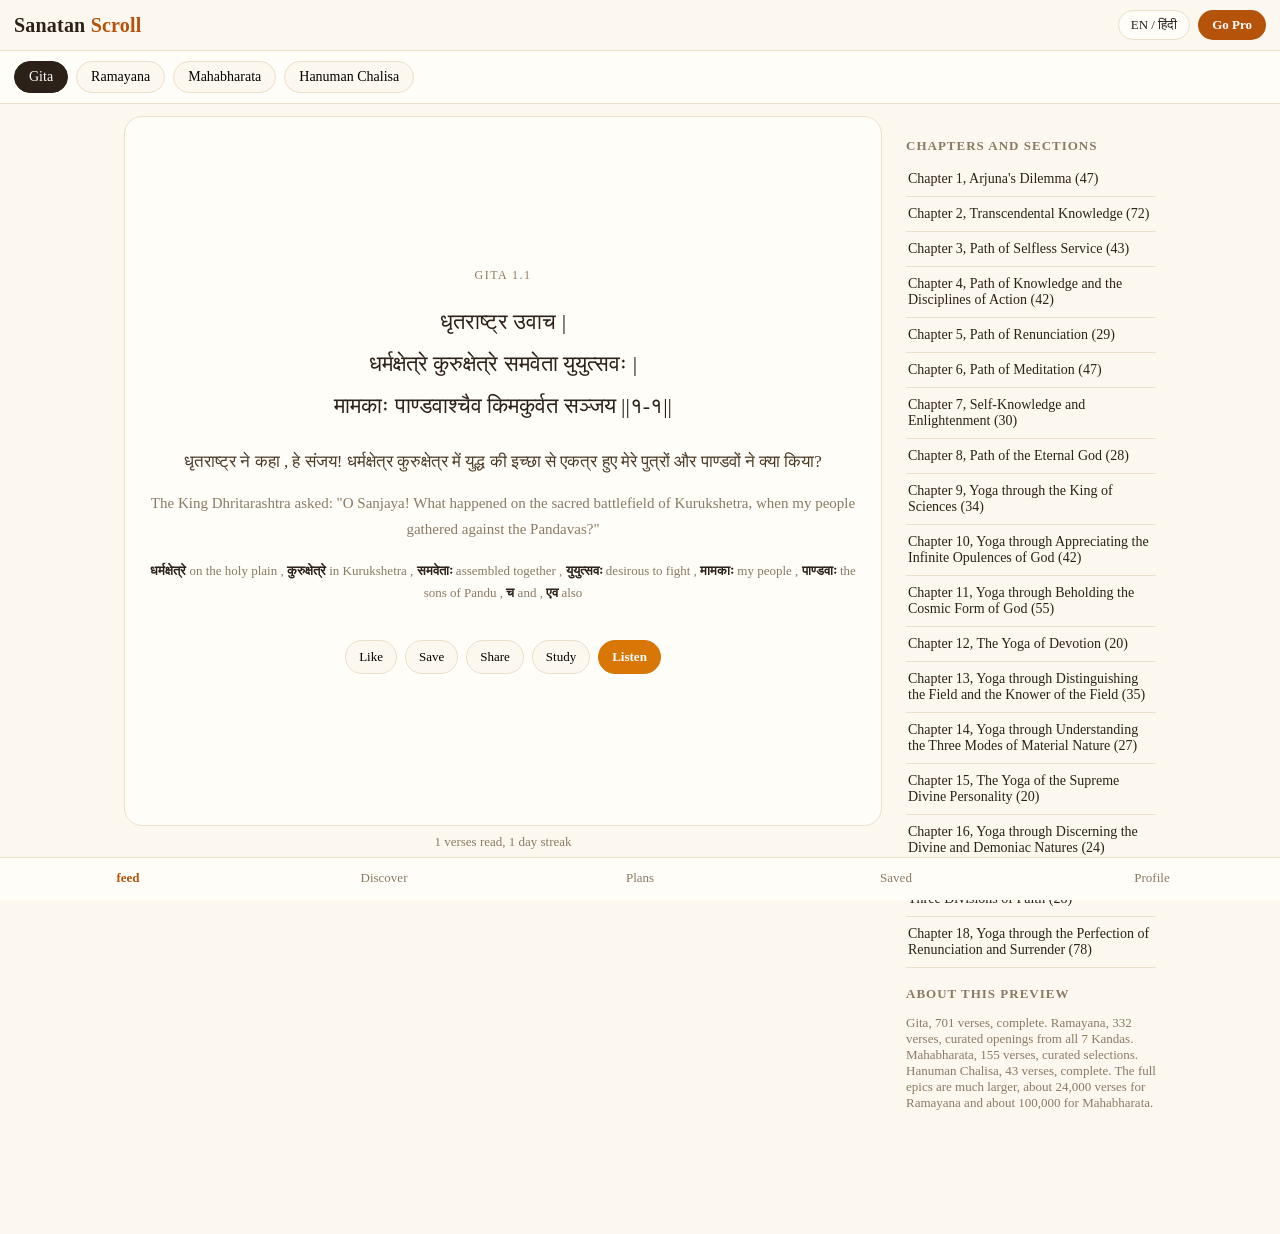
==== index.html @ 13ddfb7d "Sanatan Scroll preview" ====
<!doctype html>
<html lang="en">
<head>
<meta charset="utf-8">
<meta name="viewport" content="width=device-width, initial-scale=1, viewport-fit=cover">
<meta name="description" content="Sanatan Scroll, a verse feed for the Gita, Ramayana, Mahabharata and Hanuman Chalisa. Read and listen in your browser, no app to install. Preview build.">
<title>Sanatan Scroll, Preview</title>
<link rel="stylesheet" href="styles.css">
</head>
<body>
<header class="topbar">
  <div class="brand">Sanatan <span>Scroll</span></div>
  <div class="spacer"></div>
  <button class="pillbtn" id="langBtn" type="button">EN / हिंदी</button>
  <button class="probtn" id="proBtn" type="button">Go Pro</button>
</header>

<nav class="textbar" id="textBar" aria-label="Choose a text"></nav>

<div class="layout">
  <main class="feedcol">
    <div id="playerSlot" class="player hidden"></div>
    <section id="feedView">
      <div class="feed" id="feed" aria-label="Verse feed"></div>
      <div class="progressline" id="progressLine"></div>
    </section>
    <section id="panelView" class="panel hidden"></section>
  </main>
  <aside class="rail" id="rail" aria-label="Chapters and sections"></aside>
</div>

<nav class="bottomnav" id="bottomNav">
  <button type="button" data-view="feed" class="active">Scroll</button>
  <button type="button" data-view="discover">Discover</button>
  <button type="button" data-view="plans">Plans</button>
  <button type="button" data-view="saved">Saved</button>
  <button type="button" data-view="profile">Profile</button>
</nav>

<div id="modalSlot"></div>

<script src="app.js"></script>
</body>
</html>
---- styles.css ----
/* Sanatan Scroll, Vercel preview. Plain CSS, no framework, no build step. */
:root {
  --bg: #fdf8ef;
  --card: #fffdf7;
  --ink: #2b2118;
  --muted: #8a7a63;
  --saffron: #d97706;
  --saffron-deep: #b45309;
  --line: #eadfc8;
  --soft: #f6ecd8;
  --green: #2f7d4f;
  --red: #b3261e;
}
* { box-sizing: border-box; }
html, body { margin: 0; padding: 0; }
body {
  font-family: Georgia, "Times New Roman", serif;
  background: var(--bg);
  color: var(--ink);
  min-height: 100vh;
}
button { font-family: inherit; cursor: pointer; }
input, select { font-family: inherit; }

.topbar {
  position: sticky; top: 0; z-index: 20;
  display: flex; align-items: center; gap: 8px;
  padding: 10px 14px;
  background: var(--bg);
  border-bottom: 1px solid var(--line);
}
.brand { font-size: 20px; font-weight: bold; letter-spacing: 0.2px; }
.brand span { color: var(--saffron-deep); }
.topbar .spacer { flex: 1; }
.pillbtn {
  border: 1px solid var(--line); background: var(--card);
  border-radius: 999px; padding: 6px 12px; font-size: 13px; color: var(--ink);
}
.pillbtn.active { background: var(--saffron); color: #fff; border-color: var(--saffron); }
.probtn {
  border: none; background: var(--saffron-deep); color: #fff;
  border-radius: 999px; padding: 7px 14px; font-size: 13px; font-weight: bold;
}
.probtn.ispro { background: var(--green); }

.textbar {
  display: flex; gap: 8px; overflow-x: auto; padding: 10px 14px;
  border-bottom: 1px solid var(--line); background: var(--card);
  scrollbar-width: none;
}
.textbar::-webkit-scrollbar { display: none; }
.textchip {
  flex: 0 0 auto; border: 1px solid var(--line); background: var(--bg);
  border-radius: 999px; padding: 7px 14px; font-size: 14px;
}
.textchip.active { background: var(--ink); color: #fff; border-color: var(--ink); }

.layout { max-width: 1060px; margin: 0 auto; display: flex; gap: 24px; padding: 0 14px 110px; }
.feedcol { flex: 1; min-width: 0; }
.rail { display: none; width: 250px; flex: 0 0 250px; padding-top: 16px; }
@media (min-width: 900px) { .rail { display: block; } }
.rail h3 { font-size: 13px; text-transform: uppercase; letter-spacing: 1px; color: var(--muted); margin: 18px 0 8px; }
.rail button {
  display: block; width: 100%; text-align: left; background: none;
  border: none; border-bottom: 1px solid var(--line);
  padding: 9px 2px; font-size: 14px; color: var(--ink);
}
.rail button:hover { color: var(--saffron-deep); }

.feed {
  height: calc(100vh - 190px); min-height: 420px;
  overflow-y: auto; scroll-snap-type: y mandatory;
  scrollbar-width: none; margin-top: 12px;
}
.feed::-webkit-scrollbar { display: none; }
.verse {
  min-height: 100%; scroll-snap-align: start; scroll-snap-stop: always;
  display: flex; flex-direction: column; justify-content: center;
  background: var(--card); border: 1px solid var(--line); border-radius: 18px;
  padding: 28px 22px; margin-bottom: 12px; text-align: center;
}
.verse .ref { font-size: 12px; letter-spacing: 1.5px; text-transform: uppercase; color: var(--muted); margin-bottom: 18px; }
.verse .sa {
  font-size: 22px; line-height: 1.9; white-space: pre-line; margin: 0 0 20px;
}
.verse .hi {
  font-size: 17px; line-height: 1.8; color: #4a3a28; margin: 0 0 14px;
}
.verse .en {
  font-size: 15px; line-height: 1.7; color: var(--muted); margin: 0 0 6px;
}
.verse .missing {
  font-size: 13px; color: var(--muted); font-style: italic; margin: 0 0 6px;
}
.verse .words { font-size: 13px; color: var(--muted); margin-top: 12px; line-height: 1.7; }
.verse .words b { color: var(--ink); }
.actions {
  display: flex; justify-content: center; gap: 8px; flex-wrap: wrap; margin-top: 22px;
}
.actions button {
  border: 1px solid var(--line); background: var(--bg); border-radius: 999px;
  padding: 8px 13px; font-size: 13px;
}
.actions button.on { background: var(--soft); border-color: var(--saffron); }
.actions button.listen { background: var(--saffron); color: #fff; border-color: var(--saffron); font-weight: bold; }
.progressline { text-align: center; color: var(--muted); font-size: 13px; padding: 8px 0 20px; }

.bottomnav {
  position: fixed; left: 0; right: 0; bottom: 0; z-index: 20;
  display: flex; background: var(--card); border-top: 1px solid var(--line);
}
.bottomnav button {
  flex: 1; border: none; background: none; padding: 12px 2px 14px;
  font-size: 13px; color: var(--muted);
}
.bottomnav button.active { color: var(--saffron-deep); font-weight: bold; }

.panel { padding: 18px 4px; }
.panel h2 { margin: 6px 0 4px; font-size: 22px; }
.panel p { line-height: 1.7; font-size: 15px; }
.panel .note {
  background: var(--soft); border: 1px solid var(--line); border-radius: 12px;
  padding: 12px 14px; font-size: 14px; line-height: 1.6; margin: 12px 0;
}
.searchbox {
  width: 100%; padding: 11px 14px; font-size: 15px;
  border: 1px solid var(--line); border-radius: 12px; background: var(--card);
}
.result {
  border-bottom: 1px solid var(--line); padding: 12px 2px; cursor: pointer;
  font-size: 14px; line-height: 1.6;
}
.result:hover { color: var(--saffron-deep); }
.result .rref { font-size: 12px; color: var(--muted); letter-spacing: 1px; text-transform: uppercase; }
.daycard, .plancard {
  background: var(--card); border: 1px solid var(--line); border-radius: 14px;
  padding: 16px; margin: 12px 0;
}
.daycard .sa { font-size: 19px; line-height: 1.8; text-align: center; }
.chiprow { display: flex; gap: 8px; flex-wrap: wrap; margin: 12px 0; }
.chip {
  border: 1px solid var(--line); background: var(--card); border-radius: 999px;
  padding: 8px 13px; font-size: 13px;
}
.chip.active { background: var(--ink); color: #fff; }

.modalback {
  position: fixed; inset: 0; z-index: 40; background: rgba(43, 33, 24, 0.55);
  display: flex; align-items: flex-end; justify-content: center;
}
.modal {
  background: var(--card); width: 100%; max-width: 560px; max-height: 88vh;
  overflow-y: auto; border-radius: 20px 20px 0 0; padding: 20px 20px 28px;
}
.modal h2 { margin: 4px 0 6px; }
.modal p { line-height: 1.7; font-size: 15px; }
.closebtn { float: right; border: none; background: none; font-size: 20px; color: var(--muted); }
.planrow {
  display: flex; justify-content: space-between; gap: 10px; align-items: center;
  border: 1px solid var(--line); border-radius: 12px; padding: 12px 14px;
  margin: 8px 0; background: var(--card); font-size: 14px;
}
.planrow button {
  border: 1px solid var(--line); background: var(--bg); border-radius: 999px;
  padding: 6px 12px; font-size: 13px; flex: 0 0 auto;
}
.planrow button.done { background: var(--green); color: #fff; border-color: var(--green); }
.pricegrid { display: grid; grid-template-columns: 1fr 1fr 1fr; gap: 10px; margin: 14px 0; }
.pricecard {
  border: 1px solid var(--line); border-radius: 14px; padding: 14px 10px;
  text-align: center; background: var(--bg); cursor: pointer;
}
.pricecard.sel { border-color: var(--saffron); background: var(--soft); }
.pricecard .pname { font-size: 13px; color: var(--muted); }
.pricecard .pprice { font-size: 22px; font-weight: bold; margin: 6px 0; }
.pricecard .psub { font-size: 12px; color: var(--muted); }
.bigbtn {
  width: 100%; border: none; background: var(--saffron-deep); color: #fff;
  border-radius: 12px; padding: 14px; font-size: 16px; font-weight: bold; margin-top: 10px;
}
.ghostbtn {
  width: 100%; border: 1px solid var(--line); background: var(--bg);
  border-radius: 12px; padding: 12px; font-size: 14px; margin-top: 8px;
}
.player { position: sticky; bottom: 64px; }
.playerbox {
  background: var(--ink); color: #fdf8ef; border-radius: 16px;
  padding: 14px 16px; margin: 12px 0;
}
.playerbox audio { width: 100%; margin-top: 10px; }
.playerbox .modes { display: flex; gap: 6px; flex-wrap: wrap; margin-top: 10px; }
.playerbox .modes button {
  border: 1px solid #6b5a44; background: transparent; color: #fdf8ef;
  border-radius: 999px; padding: 6px 11px; font-size: 12px;
}
.playerbox .modes button.active { background: var(--saffron); border-color: var(--saffron); }
.playerbox .prow { display: flex; gap: 8px; align-items: center; margin-top: 10px; font-size: 13px; }
.playerbox select { background: #3d2f20; color: #fdf8ef; border: 1px solid #6b5a44; border-radius: 8px; padding: 5px; }
.statgrid { display: grid; grid-template-columns: 1fr 1fr 1fr; gap: 10px; margin: 14px 0; }
.stat { background: var(--card); border: 1px solid var(--line); border-radius: 12px; padding: 12px 6px; text-align: center; }
.stat .n { font-size: 22px; font-weight: bold; }
.stat .l { font-size: 12px; color: var(--muted); }
.hidden { display: none !important; }
.small { font-size: 13px; color: var(--muted); }
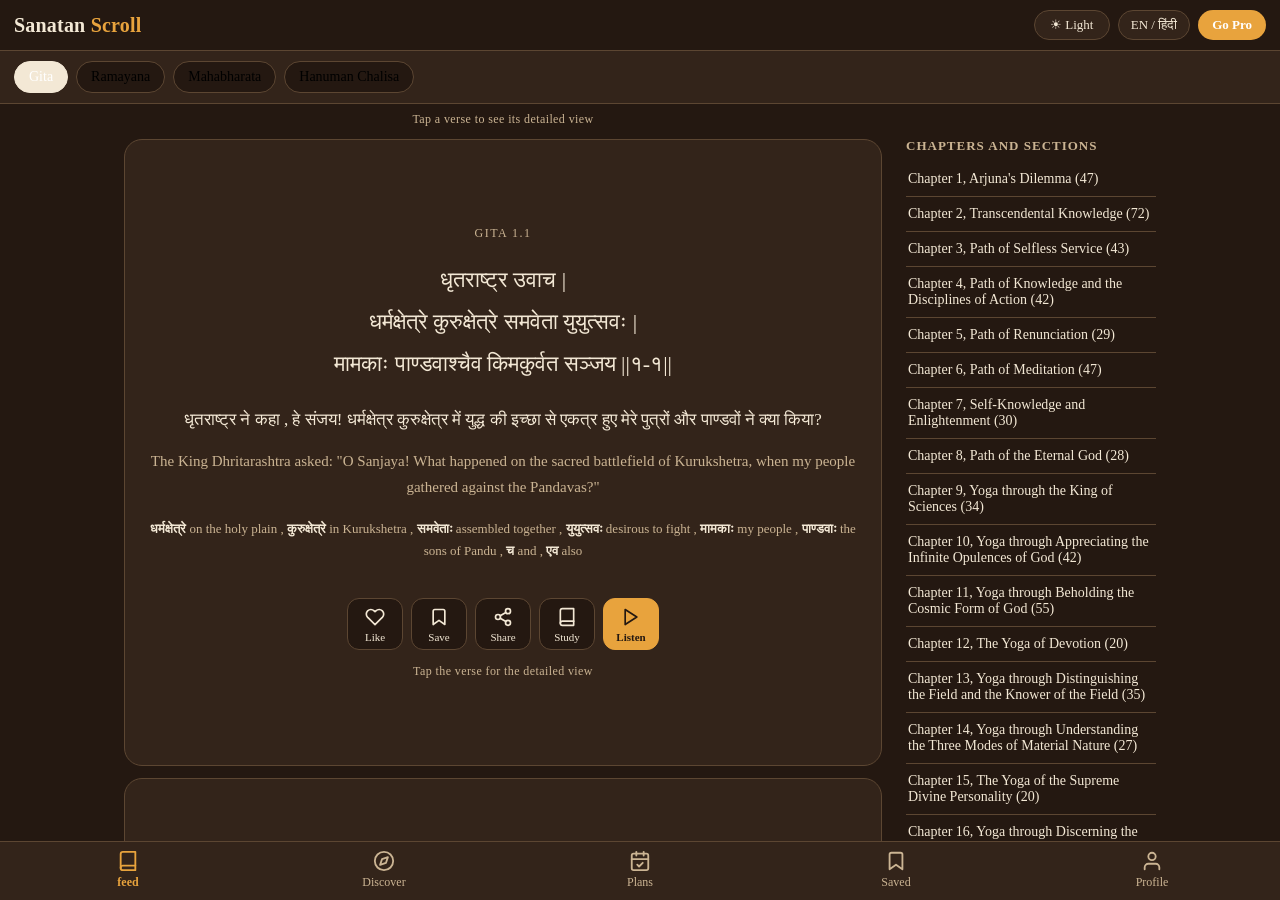
==== commit e9878268: "Sanatan Scroll v12 design to live site" ====
--- a/index.html
+++ b/index.html
@@ -1,16 +1,17 @@
 <!doctype html>
-<html lang="en">
+<html lang="en" data-theme="dark">
 <head>
 <meta charset="utf-8">
 <meta name="viewport" content="width=device-width, initial-scale=1, viewport-fit=cover">
 <meta name="description" content="Sanatan Scroll, a verse feed for the Gita, Ramayana, Mahabharata and Hanuman Chalisa. Read and listen in your browser, no app to install. Preview build.">
-<title>Sanatan Scroll, Preview</title>
+<title>Sanatan Scroll</title>
 <link rel="stylesheet" href="styles.css">
 </head>
 <body>
 <header class="topbar">
   <div class="brand">Sanatan <span>Scroll</span></div>
   <div class="spacer"></div>
+  <button class="pillbtn themebtn" id="themeBtn" type="button" aria-label="Switch dark or light mode">🌙 Dark</button>
   <button class="pillbtn" id="langBtn" type="button">EN / हिंदी</button>
   <button class="probtn" id="proBtn" type="button">Go Pro</button>
 </header>
@@ -21,6 +22,7 @@
   <main class="feedcol">
     <div id="playerSlot" class="player hidden"></div>
     <section id="feedView">
+      <p class="taphint">Tap a verse to see its detailed view</p>
       <div class="feed" id="feed" aria-label="Verse feed"></div>
       <div class="progressline" id="progressLine"></div>
     </section>
@@ -30,11 +32,11 @@
 </div>
 
 <nav class="bottomnav" id="bottomNav">
-  <button type="button" data-view="feed" class="active">Scroll</button>
-  <button type="button" data-view="discover">Discover</button>
-  <button type="button" data-view="plans">Plans</button>
-  <button type="button" data-view="saved">Saved</button>
-  <button type="button" data-view="profile">Profile</button>
+  <button type="button" data-view="feed" class="active"><span class="navicon" aria-hidden="true"><svg viewBox="0 0 24 24" fill="none" stroke="currentColor" stroke-width="2" stroke-linecap="round" stroke-linejoin="round"><path d="M4 19.5A2.5 2.5 0 0 1 6.5 17H20"/><path d="M6.5 2H20v20H6.5A2.5 2.5 0 0 1 4 19.5v-15A2.5 2.5 0 0 1 6.5 2z"/></svg></span><span class="navlabel">Scroll</span></button>
+  <button type="button" data-view="discover"><span class="navicon" aria-hidden="true"><svg viewBox="0 0 24 24" fill="none" stroke="currentColor" stroke-width="2" stroke-linecap="round" stroke-linejoin="round"><circle cx="12" cy="12" r="10"/><polygon points="16.24 7.76 14.12 14.12 7.76 16.24 9.88 9.88 16.24 7.76"/></svg></span><span class="navlabel">Discover</span></button>
+  <button type="button" data-view="plans"><span class="navicon" aria-hidden="true"><svg viewBox="0 0 24 24" fill="none" stroke="currentColor" stroke-width="2" stroke-linecap="round" stroke-linejoin="round"><rect x="3" y="4" width="18" height="18" rx="2"/><line x1="16" y1="2" x2="16" y2="6"/><line x1="8" y1="2" x2="8" y2="6"/><line x1="3" y1="10" x2="21" y2="10"/><path d="M9 16l2 2 4-4"/></svg></span><span class="navlabel">Plans</span></button>
+  <button type="button" data-view="saved"><span class="navicon" aria-hidden="true"><svg viewBox="0 0 24 24" fill="none" stroke="currentColor" stroke-width="2" stroke-linecap="round" stroke-linejoin="round"><path d="M19 21l-7-5-7 5V5a2 2 0 0 1 2-2h10a2 2 0 0 1 2 2z"/></svg></span><span class="navlabel">Saved</span></button>
+  <button type="button" data-view="profile"><span class="navicon" aria-hidden="true"><svg viewBox="0 0 24 24" fill="none" stroke="currentColor" stroke-width="2" stroke-linecap="round" stroke-linejoin="round"><path d="M20 21v-2a4 4 0 0 0-4-4H8a4 4 0 0 0-4 4v2"/><circle cx="12" cy="7" r="4"/></svg></span><span class="navlabel">Profile</span></button>
 </nav>
 
 <div id="modalSlot"></div>
--- a/styles.css
+++ b/styles.css
@@ -1,5 +1,18 @@
-/* Sanatan Scroll, Vercel preview. Plain CSS, no framework, no build step. */
-:root {
+/* Sanatan Scroll, Vercel preview. Plain CSS, no framework, no build step.
+   Dark mode is the default, with the brown background from the space. */
+:root, [data-theme="dark"] {
+  --bg: #241811;
+  --card: #33241a;
+  --ink: #f3e8d5;
+  --muted: #cbb493;
+  --saffron: #e8a33d;
+  --saffron-deep: #e8a33d;
+  --line: #5c4632;
+  --soft: #4a3826;
+  --green: #4caf7d;
+  --red: #e57373;
+}
+[data-theme="light"] {
   --bg: #fdf8ef;
   --card: #fffdf7;
   --ink: #2b2118;
@@ -13,11 +26,16 @@
 }
 * { box-sizing: border-box; }
 html, body { margin: 0; padding: 0; }
+html, body { height: 100%; }
 body {
   font-family: Georgia, "Times New Roman", serif;
   background: var(--bg);
   color: var(--ink);
-  min-height: 100vh;
+  height: 100vh;
+  height: 100dvh;
+  display: flex;
+  flex-direction: column;
+  overflow: hidden;
 }
 button { font-family: inherit; cursor: pointer; }
 input, select { font-family: inherit; }
@@ -55,9 +73,15 @@
 }
 .textchip.active { background: var(--ink); color: #fff; border-color: var(--ink); }
 
-.layout { max-width: 1060px; margin: 0 auto; display: flex; gap: 24px; padding: 0 14px 110px; }
-.feedcol { flex: 1; min-width: 0; }
-.rail { display: none; width: 250px; flex: 0 0 250px; padding-top: 16px; }
+.layout { max-width: 1060px; width: 100%; margin: 0 auto; display: flex; gap: 24px; padding: 0 14px; flex: 1; min-height: 0; overflow: hidden; }
+.feedcol { flex: 1; min-width: 0; display: flex; flex-direction: column; min-height: 0; overflow: hidden; }
+#feedView { display: flex; flex-direction: column; min-height: 0; flex: 1; }
+.taphint { text-align: center; color: var(--muted); font-size: 12px; margin: 8px 0 0; letter-spacing: 0.4px; }
+.rail {
+  display: none; width: 250px; flex: 0 0 250px; padding-top: 16px;
+  min-height: 0; overflow-y: auto; overscroll-behavior: contain;
+  scrollbar-width: thin; padding-bottom: 90px;
+}
 @media (min-width: 900px) { .rail { display: block; } }
 .rail h3 { font-size: 13px; text-transform: uppercase; letter-spacing: 1px; color: var(--muted); margin: 18px 0 8px; }
 .rail button {
@@ -68,9 +92,9 @@
 .rail button:hover { color: var(--saffron-deep); }
 
 .feed {
-  height: calc(100vh - 190px); min-height: 420px;
-  overflow-y: auto; scroll-snap-type: y mandatory;
-  scrollbar-width: none; margin-top: 12px;
+  flex: 1; min-height: 0;
+  overflow-y: auto; overscroll-behavior: contain; scroll-snap-type: y mandatory;
+  scrollbar-width: none; margin-top: 12px; padding-bottom: 90px;
 }
 .feed::-webkit-scrollbar { display: none; }
 .verse {
@@ -84,7 +108,7 @@
   font-size: 22px; line-height: 1.9; white-space: pre-line; margin: 0 0 20px;
 }
 .verse .hi {
-  font-size: 17px; line-height: 1.8; color: #4a3a28; margin: 0 0 14px;
+  font-size: 17px; line-height: 1.8; color: var(--ink); margin: 0 0 14px;
 }
 .verse .en {
   font-size: 15px; line-height: 1.7; color: var(--muted); margin: 0 0 6px;
@@ -97,12 +121,16 @@
 .actions {
   display: flex; justify-content: center; gap: 8px; flex-wrap: wrap; margin-top: 22px;
 }
-.actions button {
-  border: 1px solid var(--line); background: var(--bg); border-radius: 999px;
-  padding: 8px 13px; font-size: 13px;
-}
+.actions button, .iconbtn {
+  border: 1px solid var(--line); background: var(--bg); color: var(--ink);
+  border-radius: 12px; padding: 8px 6px 6px; font-size: 11px;
+  display: flex; flex-direction: column; align-items: center; gap: 4px;
+  min-width: 56px;
+}
+.actions button svg, .iconbtn svg { width: 20px; height: 20px; }
 .actions button.on { background: var(--soft); border-color: var(--saffron); }
-.actions button.listen { background: var(--saffron); color: #fff; border-color: var(--saffron); font-weight: bold; }
+.actions button.listen { background: var(--saffron); color: #241811; border-color: var(--saffron); font-weight: bold; }
+.verse .taphint { margin-top: 14px; }
 .progressline { text-align: center; color: var(--muted); font-size: 13px; padding: 8px 0 20px; }
 
 .bottomnav {
@@ -110,12 +138,16 @@
   display: flex; background: var(--card); border-top: 1px solid var(--line);
 }
 .bottomnav button {
-  flex: 1; border: none; background: none; padding: 12px 2px 14px;
-  font-size: 13px; color: var(--muted);
+  flex: 1; border: none; background: none; padding: 8px 2px 10px;
+  font-size: 12px; color: var(--muted);
+  display: flex; flex-direction: column; align-items: center; gap: 3px;
 }
 .bottomnav button.active { color: var(--saffron-deep); font-weight: bold; }
-
-.panel { padding: 18px 4px; }
+.bottomnav .navicon { display: block; line-height: 0; }
+.bottomnav .navicon svg { width: 22px; height: 22px; }
+.bottomnav .navlabel { display: block; }
+
+.panel { padding: 18px 4px 100px; flex: 1; min-height: 0; overflow-y: auto; overscroll-behavior: contain; }
 .panel h2 { margin: 6px 0 4px; font-size: 22px; }
 .panel p { line-height: 1.7; font-size: 15px; }
 .panel .note {
@@ -123,7 +155,7 @@
   padding: 12px 14px; font-size: 14px; line-height: 1.6; margin: 12px 0;
 }
 .searchbox {
-  width: 100%; padding: 11px 14px; font-size: 15px;
+  width: 100%; padding: 11px 14px; font-size: 15px; color: var(--ink);
   border: 1px solid var(--line); border-radius: 12px; background: var(--card);
 }
 .result {
@@ -145,12 +177,13 @@
 .chip.active { background: var(--ink); color: #fff; }
 
 .modalback {
-  position: fixed; inset: 0; z-index: 40; background: rgba(43, 33, 24, 0.55);
-  display: flex; align-items: flex-end; justify-content: center;
+  position: fixed; inset: 0; z-index: 40; background: rgba(20, 12, 6, 0.65);
+  display: flex; align-items: center; justify-content: center; padding: 16px;
 }
 .modal {
-  background: var(--card); width: 100%; max-width: 560px; max-height: 88vh;
-  overflow-y: auto; border-radius: 20px 20px 0 0; padding: 20px 20px 28px;
+  background: var(--card); color: var(--ink); width: 100%; max-width: 560px; max-height: 88vh;
+  overflow-y: auto; border-radius: 20px; padding: 20px 20px 28px;
+  border: 1px solid var(--line);
 }
 .modal h2 { margin: 4px 0 6px; }
 .modal p { line-height: 1.7; font-size: 15px; }
@@ -179,9 +212,16 @@
   border-radius: 12px; padding: 14px; font-size: 16px; font-weight: bold; margin-top: 10px;
 }
 .ghostbtn {
-  width: 100%; border: 1px solid var(--line); background: var(--bg);
+  width: 100%; border: 1px solid var(--line); background: var(--bg); color: var(--ink);
   border-radius: 12px; padding: 12px; font-size: 14px; margin-top: 8px;
 }
+.googlebtn {
+  width: 100%; border: 1px solid var(--line); background: #fff; color: #1f1f1f;
+  border-radius: 12px; padding: 12px; font-size: 15px; font-weight: bold; margin-top: 10px;
+  display: flex; align-items: center; justify-content: center; gap: 8px;
+}
+.googlebtn .glogo { font-size: 18px; font-weight: bold; color: #4285f4; }
+.themebtn { min-width: 76px; }
 .player { position: sticky; bottom: 64px; }
 .playerbox {
   background: var(--ink); color: #fdf8ef; border-radius: 16px;
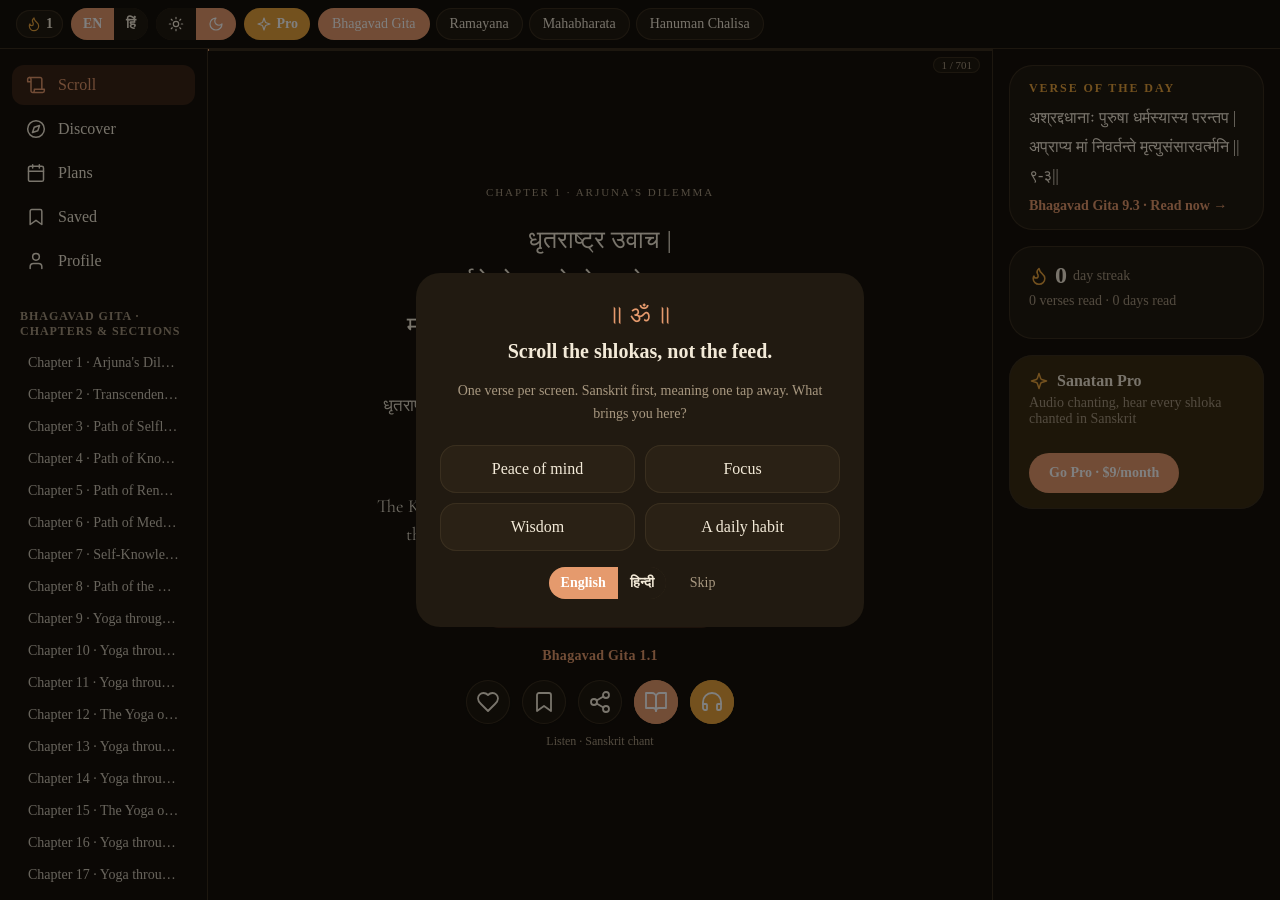
==== commit a74aeb6f: "Port space UI to live site: dark brown theme, readable tabs, unboxed feed, tabbed study sheet" ====
--- a/index.html
+++ b/index.html
@@ -3,42 +3,73 @@
 <head>
 <meta charset="utf-8">
 <meta name="viewport" content="width=device-width, initial-scale=1, viewport-fit=cover">
-<meta name="description" content="Sanatan Scroll, a verse feed for the Gita, Ramayana, Mahabharata and Hanuman Chalisa. Read and listen in your browser, no app to install. Preview build.">
+<meta name="description" content="Sanatan Scroll, a verse feed for the Gita, Ramayana, Mahabharata and Hanuman Chalisa. Read and listen in your browser, no app to install.">
 <title>Sanatan Scroll</title>
+<script>
+/* Apply the stored theme before first paint, dark brown is the default.
+   Mirrors client/src/lib/theme.ts in the space. */
+try {
+  if (localStorage.getItem("sanatan-scroll-theme") === "light") {
+    document.documentElement.setAttribute("data-theme", "light");
+  }
+} catch (e) { /* storage unavailable, dark stays */ }
+</script>
 <link rel="stylesheet" href="styles.css">
 </head>
 <body>
-<header class="topbar">
-  <div class="brand">Sanatan <span>Scroll</span></div>
-  <div class="spacer"></div>
-  <button class="pillbtn themebtn" id="themeBtn" type="button" aria-label="Switch dark or light mode">🌙 Dark</button>
-  <button class="pillbtn" id="langBtn" type="button">EN / हिंदी</button>
-  <button class="probtn" id="proBtn" type="button">Go Pro</button>
-</header>
+<div class="shell">
 
-<nav class="textbar" id="textBar" aria-label="Choose a text"></nav>
+  <!-- Top bar, ported from App.tsx: text switcher, streak, language and
+       theme segmented toggles, Pro. One header only, no brand bar. -->
+  <header class="topbar">
+    <div class="topbar-inner">
+      <nav class="textnav no-scrollbar" id="textBar" aria-label="Texts"></nav>
+      <span class="streakpill" id="streakPill" aria-label="Day streak"></span>
+      <div class="segmented" role="group" aria-label="Language" id="langToggle">
+        <button type="button" data-lang="en" aria-pressed="true">EN</button>
+        <button type="button" data-lang="hi" aria-pressed="false">हिं</button>
+      </div>
+      <div class="segmented" role="group" aria-label="Appearance" id="themeToggle">
+        <button type="button" data-theme-choice="light" aria-label="Light mode" aria-pressed="false"></button>
+        <button type="button" data-theme-choice="dark" aria-label="Dark mode" aria-pressed="true"></button>
+      </div>
+      <button type="button" class="propill" id="proBtn"></button>
+    </div>
+  </header>
 
-<div class="layout">
-  <main class="feedcol">
-    <div id="playerSlot" class="player hidden"></div>
-    <section id="feedView">
-      <p class="taphint">Tap a verse to see its detailed view</p>
-      <div class="feed" id="feed" aria-label="Verse feed"></div>
-      <div class="progressline" id="progressLine"></div>
-    </section>
-    <section id="panelView" class="panel hidden"></section>
-  </main>
-  <aside class="rail" id="rail" aria-label="Chapters and sections"></aside>
+  <div class="bodyrow">
+    <!-- Desktop left rail: main nav + chapters of the current text -->
+    <aside class="siderail" aria-label="Main">
+      <nav class="railnav" id="railNav"></nav>
+      <div class="railscroll railchapters">
+        <p class="railhead" id="railHead"></p>
+        <ul class="raillist" id="railList"></ul>
+      </div>
+    </aside>
+
+    <!-- Main column -->
+    <main class="maincol">
+      <section id="feedView" class="feedview">
+        <div id="specBar" class="specbar hidden"></div>
+        <div class="feedwrap">
+          <div class="progressbar"><div class="progressbar-fill" id="progressFill"></div></div>
+          <div class="feed feed-scroll" id="feed" role="feed" aria-label="Verses"></div>
+          <p class="feedcounter" id="feedCounter"></p>
+        </div>
+      </section>
+      <section id="panelView" class="panelview rail-scroll hidden"></section>
+    </main>
+
+    <!-- Desktop right rail: verse of the day, streak, Pro -->
+    <aside class="rightrail rail-scroll" id="rightRail"></aside>
+  </div>
+
+  <!-- Mobile bottom nav -->
+  <nav class="bottomnav" id="bottomNav" aria-label="Main"></nav>
 </div>
 
-<nav class="bottomnav" id="bottomNav">
-  <button type="button" data-view="feed" class="active"><span class="navicon" aria-hidden="true"><svg viewBox="0 0 24 24" fill="none" stroke="currentColor" stroke-width="2" stroke-linecap="round" stroke-linejoin="round"><path d="M4 19.5A2.5 2.5 0 0 1 6.5 17H20"/><path d="M6.5 2H20v20H6.5A2.5 2.5 0 0 1 4 19.5v-15A2.5 2.5 0 0 1 6.5 2z"/></svg></span><span class="navlabel">Scroll</span></button>
-  <button type="button" data-view="discover"><span class="navicon" aria-hidden="true"><svg viewBox="0 0 24 24" fill="none" stroke="currentColor" stroke-width="2" stroke-linecap="round" stroke-linejoin="round"><circle cx="12" cy="12" r="10"/><polygon points="16.24 7.76 14.12 14.12 7.76 16.24 9.88 9.88 16.24 7.76"/></svg></span><span class="navlabel">Discover</span></button>
-  <button type="button" data-view="plans"><span class="navicon" aria-hidden="true"><svg viewBox="0 0 24 24" fill="none" stroke="currentColor" stroke-width="2" stroke-linecap="round" stroke-linejoin="round"><rect x="3" y="4" width="18" height="18" rx="2"/><line x1="16" y1="2" x2="16" y2="6"/><line x1="8" y1="2" x2="8" y2="6"/><line x1="3" y1="10" x2="21" y2="10"/><path d="M9 16l2 2 4-4"/></svg></span><span class="navlabel">Plans</span></button>
-  <button type="button" data-view="saved"><span class="navicon" aria-hidden="true"><svg viewBox="0 0 24 24" fill="none" stroke="currentColor" stroke-width="2" stroke-linecap="round" stroke-linejoin="round"><path d="M19 21l-7-5-7 5V5a2 2 0 0 1 2-2h10a2 2 0 0 1 2 2z"/></svg></span><span class="navlabel">Saved</span></button>
-  <button type="button" data-view="profile"><span class="navicon" aria-hidden="true"><svg viewBox="0 0 24 24" fill="none" stroke="currentColor" stroke-width="2" stroke-linecap="round" stroke-linejoin="round"><path d="M20 21v-2a4 4 0 0 0-4-4H8a4 4 0 0 0-4 4v2"/><circle cx="12" cy="7" r="4"/></svg></span><span class="navlabel">Profile</span></button>
-</nav>
-
+<div class="toast hidden" id="toast" role="status"><p id="toastText"></p></div>
+<div id="sheetSlot"></div>
 <div id="modalSlot"></div>
 
 <script src="app.js"></script>
--- a/styles.css
+++ b/styles.css
@@ -1,244 +1,574 @@
-/* Sanatan Scroll, Vercel preview. Plain CSS, no framework, no build step.
-   Dark mode is the default, with the brown background from the space. */
-:root, [data-theme="dark"] {
-  --bg: #241811;
-  --card: #33241a;
-  --ink: #f3e8d5;
-  --muted: #cbb493;
-  --saffron: #e8a33d;
-  --saffron-deep: #e8a33d;
-  --line: #5c4632;
-  --soft: #4a3826;
-  --green: #4caf7d;
-  --red: #e57373;
-}
-[data-theme="light"] {
-  --bg: #fdf8ef;
-  --card: #fffdf7;
-  --ink: #2b2118;
-  --muted: #8a7a63;
-  --saffron: #d97706;
-  --saffron-deep: #b45309;
-  --line: #eadfc8;
-  --soft: #f6ecd8;
-  --green: #2f7d4f;
-  --red: #b3261e;
-}
+/* Sanatan Scroll, live site.
+   Ported from the space's actual UI code (client/src/theme.css and the
+   components under client/src/components/). Same tokens, same layout,
+   same components. Dark brown is the default; the light palette applies
+   only when data-theme="light" is set on <html>. No em dashes in copy. */
+
+@import url('https://fonts.googleapis.com/css2?family=Tiro+Devanagari+Serif:ital@0;1&family=Cormorant+Garamond:ital,wght@0,400;0,500;0,600;1,400&display=swap');
+
+:root {
+  color-scheme: dark;
+  --bg: #16110b;
+  --surface: #211a11;
+  --surface2: #2a2115;
+  --text: #f3ead8;
+  --dim: #a89880;
+  --border: #3a2f1f;
+  --accent: #e59a6d;
+  --accent-soft: #3a2417;
+  --gold: #e8a33d;
+  --gold-soft: #3a2c12;
+  --font-deva: "Tiro Devanagari Serif", "Noto Serif Devanagari", serif;
+  --font-verse: "Cormorant Garamond", "Tiro Devanagari Serif", Georgia, serif;
+}
+:root[data-theme="light"] {
+  color-scheme: light;
+  --bg: #faf5ea;
+  --surface: #fffdf6;
+  --surface2: #f3ecdb;
+  --text: #1c1917;
+  --dim: #7a6f5f;
+  --border: #e7dcc8;
+  --accent: #7c2d12;
+  --accent-soft: #f7e8dd;
+  --gold: #b45309;
+  --gold-soft: #fdf0dc;
+}
+
 * { box-sizing: border-box; }
-html, body { margin: 0; padding: 0; }
-html, body { height: 100%; }
+html, body { margin: 0; padding: 0; overscroll-behavior: none; }
 body {
   font-family: Georgia, "Times New Roman", serif;
   background: var(--bg);
-  color: var(--ink);
-  height: 100vh;
-  height: 100dvh;
-  display: flex;
-  flex-direction: column;
-  overflow: hidden;
-}
-button { font-family: inherit; cursor: pointer; }
-input, select { font-family: inherit; }
-
+  color: var(--text);
+}
+button { font-family: inherit; cursor: pointer; color: inherit; background: none; border: none; min-height: 2rem; }
+input { font-family: inherit; }
+.hidden { display: none !important; }
+.font-deva { font-family: var(--font-deva); }
+.font-verse { font-family: var(--font-verse); }
+.no-scrollbar { scrollbar-width: none; }
+.no-scrollbar::-webkit-scrollbar { display: none; }
+.rail-scroll { overscroll-behavior: contain; -webkit-overflow-scrolling: touch; scrollbar-width: thin; }
+
+/* ---------- Shell (App.tsx) ---------- */
+.shell { display: flex; flex-direction: column; height: 100vh; height: 100dvh; overflow: hidden; background: var(--bg); color: var(--text); }
+.bodyrow { display: flex; flex: 1; min-height: 0; }
+.maincol { position: relative; flex: 1; min-width: 0; display: flex; flex-direction: column; }
+
+/* ---------- Top bar ---------- */
 .topbar {
-  position: sticky; top: 0; z-index: 20;
-  display: flex; align-items: center; gap: 8px;
-  padding: 10px 14px;
-  background: var(--bg);
-  border-bottom: 1px solid var(--line);
-}
-.brand { font-size: 20px; font-weight: bold; letter-spacing: 0.2px; }
-.brand span { color: var(--saffron-deep); }
-.topbar .spacer { flex: 1; }
-.pillbtn {
-  border: 1px solid var(--line); background: var(--card);
-  border-radius: 999px; padding: 6px 12px; font-size: 13px; color: var(--ink);
-}
-.pillbtn.active { background: var(--saffron); color: #fff; border-color: var(--saffron); }
-.probtn {
-  border: none; background: var(--saffron-deep); color: #fff;
-  border-radius: 999px; padding: 7px 14px; font-size: 13px; font-weight: bold;
-}
-.probtn.ispro { background: var(--green); }
-
-.textbar {
-  display: flex; gap: 8px; overflow-x: auto; padding: 10px 14px;
-  border-bottom: 1px solid var(--line); background: var(--card);
-  scrollbar-width: none;
-}
-.textbar::-webkit-scrollbar { display: none; }
+  z-index: 20; border-bottom: 1px solid var(--border);
+  background: color-mix(in srgb, var(--bg) 95%, transparent);
+  padding-top: env(safe-area-inset-top);
+}
+.topbar-inner { display: flex; flex-wrap: wrap; align-items: center; gap: 8px; padding: 8px 12px; }
+@media (min-width: 640px) { .topbar-inner { padding: 8px 16px; flex-wrap: nowrap; } }
+.textnav { order: 1; display: flex; width: 100%; align-items: center; gap: 6px; overflow-x: auto; }
+@media (min-width: 640px) { .textnav { width: auto; flex: 1; } }
 .textchip {
-  flex: 0 0 auto; border: 1px solid var(--line); background: var(--bg);
-  border-radius: 999px; padding: 7px 14px; font-size: 14px;
-}
-.textchip.active { background: var(--ink); color: #fff; border-color: var(--ink); }
-
-.layout { max-width: 1060px; width: 100%; margin: 0 auto; display: flex; gap: 24px; padding: 0 14px; flex: 1; min-height: 0; overflow: hidden; }
-.feedcol { flex: 1; min-width: 0; display: flex; flex-direction: column; min-height: 0; overflow: hidden; }
-#feedView { display: flex; flex-direction: column; min-height: 0; flex: 1; }
-.taphint { text-align: center; color: var(--muted); font-size: 12px; margin: 8px 0 0; letter-spacing: 0.4px; }
-.rail {
-  display: none; width: 250px; flex: 0 0 250px; padding-top: 16px;
-  min-height: 0; overflow-y: auto; overscroll-behavior: contain;
-  scrollbar-width: thin; padding-bottom: 90px;
-}
-@media (min-width: 900px) { .rail { display: block; } }
-.rail h3 { font-size: 13px; text-transform: uppercase; letter-spacing: 1px; color: var(--muted); margin: 18px 0 8px; }
-.rail button {
-  display: block; width: 100%; text-align: left; background: none;
-  border: none; border-bottom: 1px solid var(--line);
-  padding: 9px 2px; font-size: 14px; color: var(--ink);
-}
-.rail button:hover { color: var(--saffron-deep); }
-
-.feed {
-  flex: 1; min-height: 0;
-  overflow-y: auto; overscroll-behavior: contain; scroll-snap-type: y mandatory;
-  scrollbar-width: none; margin-top: 12px; padding-bottom: 90px;
-}
-.feed::-webkit-scrollbar { display: none; }
-.verse {
-  min-height: 100%; scroll-snap-align: start; scroll-snap-stop: always;
-  display: flex; flex-direction: column; justify-content: center;
-  background: var(--card); border: 1px solid var(--line); border-radius: 18px;
-  padding: 28px 22px; margin-bottom: 12px; text-align: center;
-}
-.verse .ref { font-size: 12px; letter-spacing: 1.5px; text-transform: uppercase; color: var(--muted); margin-bottom: 18px; }
+  flex: 0 0 auto; border-radius: 999px; padding: 6px 14px; font-size: 14px; font-weight: 500;
+  background: var(--surface); color: var(--text);
+  box-shadow: inset 0 0 0 1px var(--border);
+  transition: background 0.15s, color 0.15s;
+}
+.textchip.active { background: var(--accent); color: #fff; box-shadow: none; }
+.streakpill {
+  margin-left: auto; display: flex; flex: 0 0 auto; align-items: center; gap: 4px;
+  border-radius: 999px; background: var(--surface); padding: 6px 10px;
+  font-size: 14px; font-weight: 600; box-shadow: inset 0 0 0 1px var(--border);
+}
+@media (min-width: 640px) { .streakpill { margin-left: 0; } }
+.streakpill svg { width: 16px; height: 16px; color: var(--gold); }
+.segmented { display: flex; flex: 0 0 auto; overflow: hidden; border-radius: 999px; box-shadow: inset 0 0 0 1px var(--border); }
+.segmented button {
+  padding: 6px 12px; font-size: 14px; font-weight: 600; background: var(--surface); color: var(--text);
+  display: flex; align-items: center; justify-content: center;
+}
+.segmented button svg { width: 16px; height: 16px; }
+.segmented button.active { background: var(--accent); color: #fff; }
+.propill {
+  display: flex; flex: 0 0 auto; align-items: center; gap: 4px; border-radius: 999px;
+  background: var(--gold); padding: 6px 12px; font-size: 14px; font-weight: 600; color: #fff;
+}
+.propill svg { width: 16px; height: 16px; }
+
+/* ---------- Side rails ---------- */
+.siderail { display: none; }
+@media (min-width: 1024px) {
+  .siderail { display: flex; width: 208px; flex: 0 0 208px; flex-direction: column; gap: 4px; border-right: 1px solid var(--border); padding: 16px 12px; min-height: 0; }
+}
+.railnav { display: flex; flex-direction: column; gap: 4px; }
+.railnav button {
+  display: flex; align-items: center; gap: 12px; border-radius: 12px; padding: 10px 14px;
+  text-align: left; font-weight: 500; font-size: 16px; color: var(--text);
+}
+.railnav button svg { width: 20px; height: 20px; }
+.railnav button.active { background: var(--accent-soft); color: var(--accent); }
+.railchapters { margin-top: 24px; min-height: 0; flex: 1; overflow-y: auto; padding: 0 8px 8px; }
+.railhead { font-size: 12px; font-weight: 600; text-transform: uppercase; letter-spacing: 0.08em; color: var(--dim); margin: 0; }
+.raillist { list-style: none; margin: 8px 0 0; padding: 0; }
+.raillist button {
+  width: 100%; text-align: left; border-radius: 8px; padding: 6px 8px; font-size: 14px;
+  color: color-mix(in srgb, var(--text) 85%, transparent);
+  white-space: nowrap; overflow: hidden; text-overflow: ellipsis;
+}
+.raillist button:hover { background: var(--surface); }
+
+.rightrail { display: none; }
+@media (min-width: 1280px) {
+  .rightrail { display: flex; width: 288px; flex: 0 0 288px; flex-direction: column; gap: 16px; overflow-y: auto; border-left: 1px solid var(--border); padding: 16px; }
+}
+.railcard { border-radius: 24px; background: var(--surface); padding: 16px 20px; box-shadow: inset 0 0 0 1px var(--border); }
+.railcard.pro { background: var(--gold-soft); }
+.railcard .kicker { font-size: 12px; font-weight: 600; text-transform: uppercase; letter-spacing: 0.16em; color: var(--gold); margin: 0; }
+.railcard .vodsa { font-family: var(--font-deva); margin: 8px 0 0; line-height: 1.8; display: -webkit-box; -webkit-line-clamp: 4; -webkit-box-orient: vertical; overflow: hidden; white-space: pre-line; }
+.railcard .readnow { margin-top: 8px; font-size: 14px; font-weight: 600; color: var(--accent); padding: 0; min-height: 0; }
+.railcard .streakbig { display: flex; align-items: center; gap: 6px; font-size: 24px; font-weight: 600; margin: 0; }
+.railcard .streakbig svg { width: 20px; height: 20px; color: var(--gold); }
+.railcard .streakbig span { font-size: 14px; font-weight: 400; color: var(--dim); }
+.railcard .dimline { margin-top: 4px; font-size: 14px; color: var(--dim); }
+.railcard .protitle { display: flex; align-items: center; gap: 8px; font-weight: 600; margin: 0; }
+.railcard .protitle svg { width: 20px; height: 20px; color: var(--gold); }
+.railcard .probtn2 { margin-top: 12px; min-height: 40px; border-radius: 999px; background: var(--accent); padding: 8px 20px; font-size: 14px; font-weight: 600; color: #fff; }
+
+/* ---------- Feed (Feed.tsx) ---------- */
+.feedview { display: flex; flex-direction: column; height: 100%; min-height: 0; }
+.feedwrap { position: relative; display: flex; flex-direction: column; flex: 1; min-height: 0; }
+.progressbar { height: 2px; width: 100%; background: var(--border); flex: 0 0 auto; }
+.progressbar-fill { height: 100%; background: var(--accent); transition: width 0.3s; width: 0; }
+.feed-scroll {
+  scroll-snap-type: y mandatory; -webkit-overflow-scrolling: touch;
+  overscroll-behavior-y: contain; touch-action: pan-y; scrollbar-width: none;
+  flex: 1; min-height: 0; overflow-y: auto; outline: none;
+}
+.feed-scroll::-webkit-scrollbar { display: none; }
+.feed-card { scroll-snap-align: start; scroll-snap-stop: always; height: 100%; }
+.feedcounter {
+  pointer-events: none; position: absolute; right: 12px; top: 8px; margin: 0;
+  border-radius: 999px; background: color-mix(in srgb, var(--surface) 85%, transparent);
+  padding: 2px 8px; font-size: 11px; font-weight: 500; color: var(--dim);
+  box-shadow: inset 0 0 0 1px var(--border); backdrop-filter: blur(6px);
+}
+
+/* Verse card: no box, no border, the verse sits straight on the page
+   background, centred. Exactly as VerseCard in the space. */
+.verse { display: flex; height: 100%; flex-direction: column; padding: 24px 24px 40px; }
+@media (min-width: 640px) { .verse { padding-left: 40px; padding-right: 40px; } }
+.verse-inner { margin: 0 auto; display: flex; width: 100%; max-width: 576px; flex: 1; flex-direction: column; align-items: center; justify-content: center; }
+.verse-tap { display: flex; width: 100%; cursor: pointer; flex-direction: column; align-items: center; outline: none; }
+.verse .section {
+  text-align: center; font-size: 11px; font-weight: 500; color: var(--dim); margin: 0;
+}
+.verse .section.tracked { text-transform: uppercase; letter-spacing: 0.18em; }
+.verse .speaker { font-family: var(--font-deva); margin: 16px 0 0; text-align: center; font-size: 14px; color: var(--dim); }
 .verse .sa {
-  font-size: 22px; line-height: 1.9; white-space: pre-line; margin: 0 0 20px;
-}
-.verse .hi {
-  font-size: 17px; line-height: 1.8; color: var(--ink); margin: 0 0 14px;
-}
-.verse .en {
-  font-size: 15px; line-height: 1.7; color: var(--muted); margin: 0 0 6px;
-}
-.verse .missing {
-  font-size: 13px; color: var(--muted); font-style: italic; margin: 0 0 6px;
-}
-.verse .words { font-size: 13px; color: var(--muted); margin-top: 12px; line-height: 1.7; }
-.verse .words b { color: var(--ink); }
-.actions {
-  display: flex; justify-content: center; gap: 8px; flex-wrap: wrap; margin-top: 22px;
-}
-.actions button, .iconbtn {
-  border: 1px solid var(--line); background: var(--bg); color: var(--ink);
-  border-radius: 12px; padding: 8px 6px 6px; font-size: 11px;
-  display: flex; flex-direction: column; align-items: center; gap: 4px;
-  min-width: 56px;
-}
-.actions button svg, .iconbtn svg { width: 20px; height: 20px; }
-.actions button.on { background: var(--soft); border-color: var(--saffron); }
-.actions button.listen { background: var(--saffron); color: #241811; border-color: var(--saffron); font-weight: bold; }
-.verse .taphint { margin-top: 14px; }
-.progressline { text-align: center; color: var(--muted); font-size: 13px; padding: 8px 0 20px; }
-
+  font-family: var(--font-deva); margin: 20px 0 0; white-space: pre-line; text-align: center;
+  line-height: 1.75; color: var(--text); font-size: 24.8px;
+}
+.verse .meanings { margin: 24px auto 0; width: 100%; max-width: 448px; text-align: center; }
+.verse .meanings > div + div { margin-top: 20px; }
+.meaning-label { font-size: 11px; font-weight: 600; letter-spacing: 0.14em; color: var(--gold); margin: 0; }
+.meaning-label.upper { text-transform: uppercase; }
+.verse .hi-text { font-family: var(--font-deva); margin: 6px 0 0; font-size: 17.3px; line-height: 1.85; color: color-mix(in srgb, var(--text) 90%, transparent); }
+.verse .en-text { font-family: var(--font-verse); margin: 6px 0 0; font-size: 18.4px; line-height: 1.55; color: color-mix(in srgb, var(--text) 90%, transparent); }
+.verse .missing { margin: 6px 0 0; font-size: 14px; color: var(--dim); }
+.tappill {
+  margin: 24px 0 0; display: inline-flex; align-items: center; gap: 6px; border-radius: 999px;
+  background: var(--accent-soft); padding: 6px 14px; font-size: 12px; font-weight: 600; color: var(--accent);
+}
+.tappill svg { width: 14px; height: 14px; }
+.verse .ref { margin: 20px 0 0; text-align: center; font-size: 14px; font-weight: 600; letter-spacing: 0.02em; color: var(--accent); }
+.actionrow { margin-top: 16px; display: flex; align-items: center; justify-content: center; gap: 12px; }
+.actionbtn {
+  display: flex; width: 44px; height: 44px; min-height: 44px; align-items: center; justify-content: center;
+  border-radius: 999px; background: color-mix(in srgb, var(--surface) 85%, transparent);
+  color: var(--text); box-shadow: 0 1px 2px rgba(0,0,0,0.15), inset 0 0 0 1px var(--border);
+  backdrop-filter: blur(6px); transition: transform 0.1s;
+}
+.actionbtn:active { transform: scale(0.95); }
+.actionbtn svg { width: 24px; height: 24px; }
+.actionbtn .on { color: var(--accent); display: flex; }
+.actionbtn.solid-accent { background: var(--accent); color: #fff; box-shadow: 0 1px 2px rgba(0,0,0,0.15), inset 0 0 0 1px var(--accent); }
+.actionbtn.solid-gold { background: var(--gold); color: #fff; box-shadow: 0 1px 2px rgba(0,0,0,0.15), inset 0 0 0 1px var(--gold); }
+.listencaption { margin: 10px 0 0; text-align: center; font-size: 12px; font-weight: 500; color: var(--dim); }
+
+/* Spec bar (plan day / collection open in the feed) */
+.specbar {
+  display: flex; align-items: center; gap: 8px; border-bottom: 1px solid var(--border);
+  background: var(--surface); padding: 8px 16px; flex: 0 0 auto;
+}
+.specbar .title { flex: 1; min-width: 0; white-space: nowrap; overflow: hidden; text-overflow: ellipsis; font-size: 14px; font-weight: 600; margin: 0; }
+.specbar .donebtn {
+  display: flex; flex: 0 0 auto; align-items: center; gap: 4px; border-radius: 999px;
+  background: var(--accent); padding: 6px 12px; font-size: 12px; font-weight: 600; color: #fff;
+}
+.specbar .donebtn svg { width: 14px; height: 14px; }
+.specbar .donetag {
+  display: flex; flex: 0 0 auto; align-items: center; gap: 4px; border-radius: 999px;
+  background: var(--surface2); padding: 6px 12px; font-size: 12px; font-weight: 600; color: var(--accent);
+}
+.specbar .donetag svg { width: 14px; height: 14px; }
+.specbar .closebtn {
+  display: flex; width: 32px; height: 32px; min-height: 32px; flex: 0 0 auto; align-items: center; justify-content: center;
+  border-radius: 999px; background: var(--surface2); color: var(--text);
+}
+.specbar .closebtn svg { width: 16px; height: 16px; }
+
+/* ---------- Bottom nav (mobile) ---------- */
 .bottomnav {
-  position: fixed; left: 0; right: 0; bottom: 0; z-index: 20;
-  display: flex; background: var(--card); border-top: 1px solid var(--line);
-}
+  z-index: 20; border-top: 1px solid var(--border); background: var(--surface);
+  padding-bottom: env(safe-area-inset-bottom);
+}
+.bottomnav .grid { display: grid; grid-template-columns: repeat(5, 1fr); }
 .bottomnav button {
-  flex: 1; border: none; background: none; padding: 8px 2px 10px;
-  font-size: 12px; color: var(--muted);
-  display: flex; flex-direction: column; align-items: center; gap: 3px;
-}
-.bottomnav button.active { color: var(--saffron-deep); font-weight: bold; }
-.bottomnav .navicon { display: block; line-height: 0; }
-.bottomnav .navicon svg { width: 22px; height: 22px; }
-.bottomnav .navlabel { display: block; }
-
-.panel { padding: 18px 4px 100px; flex: 1; min-height: 0; overflow-y: auto; overscroll-behavior: contain; }
-.panel h2 { margin: 6px 0 4px; font-size: 22px; }
-.panel p { line-height: 1.7; font-size: 15px; }
-.panel .note {
-  background: var(--soft); border: 1px solid var(--line); border-radius: 12px;
-  padding: 12px 14px; font-size: 14px; line-height: 1.6; margin: 12px 0;
-}
-.searchbox {
-  width: 100%; padding: 11px 14px; font-size: 15px; color: var(--ink);
-  border: 1px solid var(--line); border-radius: 12px; background: var(--card);
-}
-.result {
-  border-bottom: 1px solid var(--line); padding: 12px 2px; cursor: pointer;
-  font-size: 14px; line-height: 1.6;
-}
-.result:hover { color: var(--saffron-deep); }
-.result .rref { font-size: 12px; color: var(--muted); letter-spacing: 1px; text-transform: uppercase; }
-.daycard, .plancard {
-  background: var(--card); border: 1px solid var(--line); border-radius: 14px;
-  padding: 16px; margin: 12px 0;
-}
-.daycard .sa { font-size: 19px; line-height: 1.8; text-align: center; }
-.chiprow { display: flex; gap: 8px; flex-wrap: wrap; margin: 12px 0; }
-.chip {
-  border: 1px solid var(--line); background: var(--card); border-radius: 999px;
-  padding: 8px 13px; font-size: 13px;
-}
-.chip.active { background: var(--ink); color: #fff; }
-
-.modalback {
-  position: fixed; inset: 0; z-index: 40; background: rgba(20, 12, 6, 0.65);
-  display: flex; align-items: center; justify-content: center; padding: 16px;
-}
-.modal {
-  background: var(--card); color: var(--ink); width: 100%; max-width: 560px; max-height: 88vh;
-  overflow-y: auto; border-radius: 20px; padding: 20px 20px 28px;
-  border: 1px solid var(--line);
-}
-.modal h2 { margin: 4px 0 6px; }
-.modal p { line-height: 1.7; font-size: 15px; }
-.closebtn { float: right; border: none; background: none; font-size: 20px; color: var(--muted); }
-.planrow {
-  display: flex; justify-content: space-between; gap: 10px; align-items: center;
-  border: 1px solid var(--line); border-radius: 12px; padding: 12px 14px;
-  margin: 8px 0; background: var(--card); font-size: 14px;
-}
-.planrow button {
-  border: 1px solid var(--line); background: var(--bg); border-radius: 999px;
-  padding: 6px 12px; font-size: 13px; flex: 0 0 auto;
-}
-.planrow button.done { background: var(--green); color: #fff; border-color: var(--green); }
-.pricegrid { display: grid; grid-template-columns: 1fr 1fr 1fr; gap: 10px; margin: 14px 0; }
-.pricecard {
-  border: 1px solid var(--line); border-radius: 14px; padding: 14px 10px;
-  text-align: center; background: var(--bg); cursor: pointer;
-}
-.pricecard.sel { border-color: var(--saffron); background: var(--soft); }
-.pricecard .pname { font-size: 13px; color: var(--muted); }
-.pricecard .pprice { font-size: 22px; font-weight: bold; margin: 6px 0; }
-.pricecard .psub { font-size: 12px; color: var(--muted); }
-.bigbtn {
-  width: 100%; border: none; background: var(--saffron-deep); color: #fff;
-  border-radius: 12px; padding: 14px; font-size: 16px; font-weight: bold; margin-top: 10px;
-}
-.ghostbtn {
-  width: 100%; border: 1px solid var(--line); background: var(--bg); color: var(--ink);
-  border-radius: 12px; padding: 12px; font-size: 14px; margin-top: 8px;
-}
+  display: flex; flex-direction: column; align-items: center; gap: 2px; padding: 8px 0;
+  font-size: 11px; font-weight: 500; color: var(--dim);
+}
+.bottomnav button svg { width: 20px; height: 20px; }
+.bottomnav button.active { color: var(--accent); }
+@media (min-width: 1024px) { .bottomnav { display: none; } }
+
+/* ---------- Panels: Discover, Plans, Saved, Profile ---------- */
+.panelview { height: 100%; overflow-y: auto; }
+.screen { margin: 0 auto; width: 100%; max-width: 672px; padding: 24px 20px; }
+.screen h2.title { font-size: 18px; font-weight: 600; margin: 0; }
+.kicker { font-size: 12px; font-weight: 600; text-transform: uppercase; letter-spacing: 0.16em; color: var(--gold); margin: 0; }
+.vodcard {
+  margin-top: 8px; display: block; width: 100%; text-align: left; border-radius: 24px;
+  background: var(--surface); padding: 24px; box-shadow: 0 1px 2px rgba(0,0,0,0.12), inset 0 0 0 1px var(--border);
+}
+.vodcard .sa { font-family: var(--font-deva); white-space: pre-line; text-align: center; font-size: 21.6px; line-height: 1.8; margin: 0; }
+.vodcard .en { font-family: var(--font-verse); margin: 16px auto 0; max-width: 448px; text-align: center; font-size: 16.8px; font-style: italic; line-height: 1.55; color: var(--dim); }
+.vodcard .readnow { margin: 16px 0 0; text-align: center; font-size: 14px; font-weight: 600; color: var(--accent); }
+.sectionblock { margin-top: 32px; }
+.sectionblock > h2 { display: flex; align-items: center; gap: 8px; font-size: 18px; font-weight: 600; margin: 0; }
+.sectionblock > h2 svg { width: 20px; height: 20px; color: var(--gold); }
+.sectionblock .sub { margin-top: 4px; font-size: 14px; color: var(--dim); }
+.listenrow {
+  display: flex; align-items: center; gap: 12px; border-radius: 16px; background: var(--surface);
+  padding: 14px 16px; box-shadow: inset 0 0 0 1px var(--border); margin-top: 10px;
+}
+.listenrow .badge {
+  display: flex; width: 44px; height: 44px; flex: 0 0 auto; align-items: center; justify-content: center;
+  border-radius: 999px; background: var(--gold-soft); color: var(--gold);
+}
+.listenrow .badge svg { width: 20px; height: 20px; }
+.listenrow .main { flex: 1; min-width: 0; }
+.listenrow .main .t { display: block; font-weight: 500; }
+.listenrow .main .s { display: block; margin-top: 2px; font-size: 14px; color: var(--dim); }
+.listenrow .main .m { display: block; margin-top: 2px; font-size: 12px; color: var(--dim); }
+.listenrow .listenbtn {
+  flex: 0 0 auto; display: flex; align-items: center; gap: 6px; border-radius: 999px;
+  background: var(--accent); padding: 8px 16px; font-size: 14px; font-weight: 600; color: #fff;
+}
+.listenrow .lockbtn {
+  display: flex; width: 36px; height: 36px; min-height: 36px; flex: 0 0 auto; align-items: center; justify-content: center;
+  border-radius: 999px; background: var(--surface2); color: var(--gold);
+}
+.listenrow .lockbtn svg { width: 16px; height: 16px; }
+.moodrow { margin-top: 12px; display: flex; flex-wrap: wrap; gap: 8px; }
+.moodchip {
+  border-radius: 999px; background: var(--surface); padding: 8px 16px; font-size: 14px; font-weight: 500;
+  box-shadow: inset 0 0 0 1px var(--border); transition: transform 0.1s;
+}
+.moodchip:active { transform: scale(0.95); }
+.searchlabel {
+  margin-top: 12px; display: flex; align-items: center; gap: 8px; border-radius: 999px;
+  background: var(--surface); padding: 0 16px; box-shadow: inset 0 0 0 1px var(--border);
+}
+.searchlabel:focus-within { box-shadow: inset 0 0 0 1px var(--accent); }
+.searchlabel svg { width: 20px; height: 20px; flex: 0 0 auto; color: var(--dim); }
+.searchlabel input { min-height: 44px; width: 100%; background: transparent; border: none; outline: none; font-size: 15.2px; color: var(--text); }
+.searchlabel input::placeholder { color: var(--dim); }
+.resultlist { list-style: none; margin: 8px 0 0; padding: 0; }
+.resultlist > li + li { border-top: 1px solid var(--border); }
+.resultrow { display: flex; width: 100%; align-items: center; gap: 12px; padding: 12px 0; text-align: left; }
+.resultrow .main { flex: 1; min-width: 0; }
+.resultrow .ref { display: block; font-size: 14px; font-weight: 600; color: var(--accent); }
+.resultrow .sa { font-family: var(--font-deva); margin-top: 2px; display: block; font-size: 15.2px; white-space: nowrap; overflow: hidden; text-overflow: ellipsis; }
+.resultrow .tr { margin-top: 2px; display: block; font-size: 14px; color: var(--dim); white-space: nowrap; overflow: hidden; text-overflow: ellipsis; }
+.resultrow > svg { width: 20px; height: 20px; flex: 0 0 auto; color: var(--dim); }
+.emptyline { padding: 12px 0; font-size: 14px; color: var(--dim); margin: 0; }
+.textgrid { margin-top: 12px; display: grid; grid-template-columns: 1fr; gap: 10px; }
+@media (min-width: 640px) { .textgrid { grid-template-columns: 1fr 1fr; } }
+.textcard {
+  border-radius: 16px; padding: 14px 16px; text-align: left; background: var(--surface);
+  box-shadow: inset 0 0 0 1px var(--border);
+}
+.textcard.active { background: var(--accent-soft); box-shadow: inset 0 0 0 1px var(--accent); }
+.textcard .name { font-family: var(--font-deva); display: block; font-size: 16.8px; font-weight: 500; }
+.textcard .tag { margin-top: 2px; display: block; font-size: 12px; color: var(--dim); }
+.dividerlist { list-style: none; margin: 8px 0 0; padding: 0; }
+.dividerlist > li + li { border-top: 1px solid var(--border); }
+.dividerlist .resultrow .name { display: block; font-weight: 500; }
+.dividerlist .resultrow .sum { margin-top: 2px; display: block; font-size: 14px; line-height: 1.55; color: var(--dim); display: -webkit-box; -webkit-line-clamp: 2; -webkit-box-orient: vertical; overflow: hidden; }
+.dividerlist .resultrow .cnt { margin-top: 2px; display: block; font-size: 12px; color: var(--dim); }
+
+/* Plans */
+.plancard { border-radius: 24px; background: var(--surface); box-shadow: inset 0 0 0 1px var(--border); overflow: hidden; }
+.plancard + .plancard { margin-top: 16px; }
+.plancard .planhead { width: 100%; padding: 16px 20px; text-align: left; }
+.plancard .planhead .row1 { display: flex; align-items: baseline; justify-content: space-between; gap: 12px; }
+.plancard .planhead .name { font-size: 16.8px; font-weight: 600; }
+.plancard .planhead .count { flex: 0 0 auto; font-size: 14px; color: var(--dim); }
+.plancard .planhead .desc { margin-top: 4px; display: block; font-size: 14px; line-height: 1.55; color: var(--dim); }
+.plancard .track { margin-top: 12px; display: block; height: 6px; overflow: hidden; border-radius: 999px; background: var(--surface2); }
+.plancard .track > span { display: block; height: 100%; background: var(--accent); }
+.plancard .daylist { list-style: none; margin: 0; padding: 0; border-top: 1px solid var(--border); }
+.plancard .daylist > li { display: flex; align-items: center; gap: 8px; padding: 10px 20px; }
+.plancard .daylist > li + li { border-top: 1px solid var(--border); }
+.dayopen { display: flex; min-width: 0; flex: 1; align-items: center; gap: 12px; text-align: left; }
+.daynum {
+  display: flex; width: 28px; height: 28px; min-height: 28px; flex: 0 0 auto; align-items: center; justify-content: center;
+  border-radius: 999px; font-size: 12px; font-weight: 600; background: var(--surface2); color: var(--dim);
+}
+.daynum.done { background: var(--accent); color: #fff; }
+.daynum svg { width: 16px; height: 16px; }
+.daylabel { min-width: 0; flex: 1; white-space: nowrap; overflow: hidden; text-overflow: ellipsis; font-size: 14px; }
+.markbtn { flex: 0 0 auto; border-radius: 999px; background: var(--surface2); padding: 6px 12px; font-size: 12px; font-weight: 500; color: var(--text); }
+
+/* Saved */
+.savedrow { display: flex; align-items: flex-start; gap: 8px; padding: 14px 0; }
+.savedrow .main { flex: 1; min-width: 0; text-align: left; }
+.savedrow .ref { display: block; font-size: 14px; font-weight: 600; color: var(--accent); }
+.savedrow .sa { font-family: var(--font-deva); margin-top: 4px; display: block; line-height: 1.55; display: -webkit-box; -webkit-line-clamp: 2; -webkit-box-orient: vertical; overflow: hidden; }
+.savedrow .tr { margin-top: 4px; display: block; font-size: 14px; line-height: 1.55; color: var(--dim); display: -webkit-box; -webkit-line-clamp: 2; -webkit-box-orient: vertical; overflow: hidden; }
+.unsavebtn {
+  display: flex; width: 40px; height: 40px; min-height: 40px; flex: 0 0 auto; align-items: center; justify-content: center;
+  border-radius: 999px; background: var(--surface); color: var(--accent); box-shadow: inset 0 0 0 1px var(--border);
+}
+.unsavebtn svg { width: 20px; height: 20px; }
+.savedempty { margin: 0 auto; max-width: 384px; padding: 40px 0; text-align: center; line-height: 1.65; color: var(--dim); }
+
+/* Profile */
+.statgrid { margin-top: 12px; display: grid; grid-template-columns: 1fr 1fr; gap: 10px; }
+@media (min-width: 640px) { .statgrid { grid-template-columns: repeat(4, 1fr); } }
+.statcard { border-radius: 16px; background: var(--surface); padding: 14px 16px; box-shadow: inset 0 0 0 1px var(--border); }
+.statcard .v { display: flex; align-items: center; gap: 4px; font-size: 24px; font-weight: 600; margin: 0; }
+.statcard .v svg { width: 20px; height: 20px; color: var(--gold); }
+.statcard .l { margin-top: 2px; font-size: 12px; color: var(--dim); }
+.profilecard { margin-top: 24px; border-radius: 24px; background: var(--surface); padding: 16px 20px; box-shadow: inset 0 0 0 1px var(--border); }
+.profilecard .row { display: flex; align-items: center; gap: 12px; }
+.avatar {
+  display: flex; width: 40px; height: 40px; flex: 0 0 auto; align-items: center; justify-content: center;
+  border-radius: 999px; background: var(--surface2); color: var(--dim);
+}
+.avatar.accent { background: var(--accent-soft); color: var(--accent); font-size: 16px; font-weight: 600; }
+.avatar.gold { background: var(--gold-soft); color: var(--gold); }
+.avatar svg { width: 20px; height: 20px; }
+.profilecard .who { flex: 1; min-width: 0; }
+.profilecard .who .n { font-weight: 600; margin: 0; white-space: nowrap; overflow: hidden; text-overflow: ellipsis; }
+.profilecard .who .s { font-size: 14px; color: var(--dim); margin: 0; white-space: nowrap; overflow: hidden; text-overflow: ellipsis; }
+.statuspill {
+  display: flex; flex: 0 0 auto; align-items: center; gap: 6px; border-radius: 999px;
+  background: var(--surface2); padding: 6px 12px; font-size: 12px; font-weight: 600; color: var(--dim);
+}
+.statuspill .dot { width: 8px; height: 8px; border-radius: 999px; background: var(--dim); }
+.statuspill.on { color: var(--accent); }
+.statuspill.on .dot { background: #16a34a; }
+.profilecard .note { margin-top: 12px; font-size: 14px; line-height: 1.65; color: var(--dim); }
+.pillbtn2 { min-height: 40px; border-radius: 999px; background: var(--surface2); padding: 8px 16px; font-size: 14px; font-weight: 500; color: var(--text); box-shadow: inset 0 0 0 1px var(--border); }
+.pillbtn2.accent { background: var(--accent); color: #fff; font-weight: 600; box-shadow: none; }
+.profilecard .signout { margin-top: 16px; }
 .googlebtn {
-  width: 100%; border: 1px solid var(--line); background: #fff; color: #1f1f1f;
-  border-radius: 12px; padding: 12px; font-size: 15px; font-weight: bold; margin-top: 10px;
-  display: flex; align-items: center; justify-content: center; gap: 8px;
-}
-.googlebtn .glogo { font-size: 18px; font-weight: bold; color: #4285f4; }
-.themebtn { min-width: 76px; }
-.player { position: sticky; bottom: 64px; }
-.playerbox {
-  background: var(--ink); color: #fdf8ef; border-radius: 16px;
-  padding: 14px 16px; margin: 12px 0;
-}
-.playerbox audio { width: 100%; margin-top: 10px; }
-.playerbox .modes { display: flex; gap: 6px; flex-wrap: wrap; margin-top: 10px; }
-.playerbox .modes button {
-  border: 1px solid #6b5a44; background: transparent; color: #fdf8ef;
-  border-radius: 999px; padding: 6px 11px; font-size: 12px;
-}
-.playerbox .modes button.active { background: var(--saffron); border-color: var(--saffron); }
-.playerbox .prow { display: flex; gap: 8px; align-items: center; margin-top: 10px; font-size: 13px; }
-.playerbox select { background: #3d2f20; color: #fdf8ef; border: 1px solid #6b5a44; border-radius: 8px; padding: 5px; }
-.statgrid { display: grid; grid-template-columns: 1fr 1fr 1fr; gap: 10px; margin: 14px 0; }
-.stat { background: var(--card); border: 1px solid var(--line); border-radius: 12px; padding: 12px 6px; text-align: center; }
-.stat .n { font-size: 22px; font-weight: bold; }
-.stat .l { font-size: 12px; color: var(--muted); }
-.hidden { display: none !important; }
-.small { font-size: 13px; color: var(--muted); }
+  display: flex; min-height: 44px; align-items: center; gap: 12px; border-radius: 999px; background: #fff;
+  padding: 10px 20px; font-weight: 500; color: #1f1f1f; opacity: 0.6; box-shadow: inset 0 0 0 1px var(--border);
+}
+.googlebtn svg { width: 20px; height: 20px; }
+.fontrow, .langrow { display: flex; align-items: center; justify-content: space-between; gap: 12px; }
+.langrow { margin-top: 16px; }
+.fontrow .lab, .langrow .lab { font-weight: 500; margin: 0; }
+.fontbtns { display: flex; align-items: center; gap: 8px; }
+.fontbtns button {
+  display: flex; width: 44px; height: 40px; align-items: center; justify-content: center;
+  border-radius: 999px; background: var(--surface2); font-weight: 500; color: var(--text);
+}
+.aboutbody { margin-top: 8px; font-size: 14px; line-height: 1.65; color: var(--dim); }
+
+/* ---------- Sheets (StudySheet, AudioSheet) ---------- */
+.sheetback { position: fixed; inset: 0; z-index: 40; display: flex; align-items: flex-end; justify-content: center; }
+@media (min-width: 640px) { .sheetback { align-items: center; } }
+.sheetback .scrim { position: absolute; inset: 0; background: rgba(0,0,0,0.45); }
+.sheet {
+  position: relative; display: flex; max-height: 86dvh; width: 100%; max-width: 576px; flex-direction: column;
+  overflow: hidden; border-radius: 24px 24px 0 0; background: var(--surface); box-shadow: 0 20px 50px rgba(0,0,0,0.35);
+}
+.sheet.tall { max-height: 88dvh; }
+@media (min-width: 640px) { .sheet { border-radius: 24px; } }
+.sheet-head { border-bottom: 1px solid var(--border); padding: 16px 20px 12px; flex: 0 0 auto; }
+.sheet-head .row { display: flex; align-items: flex-start; justify-content: space-between; gap: 12px; }
+.sheet-head .ref { font-size: 14px; font-weight: 600; color: var(--accent); margin: 0; }
+.sheet-head .sa { font-family: var(--font-deva); margin: 4px 0 0; font-size: 15.2px; line-height: 1.55; color: color-mix(in srgb, var(--text) 85%, transparent); display: -webkit-box; -webkit-line-clamp: 2; -webkit-box-orient: vertical; overflow: hidden; }
+.sheet-head .sa.center3 { text-align: center; font-size: 16.8px; line-height: 1.8; -webkit-line-clamp: 3; white-space: pre-line; margin-top: 12px; }
+.sheet-head .who { display: flex; align-items: center; gap: 10px; }
+.sheet-head .who .badge {
+  display: flex; width: 40px; height: 40px; flex: 0 0 auto; align-items: center; justify-content: center;
+  border-radius: 999px; background: var(--gold-soft); color: var(--gold);
+}
+.sheet-head .who .badge svg { width: 20px; height: 20px; }
+.sheet-head .who .sub { font-size: 12px; color: var(--dim); margin: 0; }
+.sheet-x {
+  display: flex; width: 36px; height: 36px; min-height: 36px; flex: 0 0 auto; align-items: center; justify-content: center;
+  border-radius: 999px; background: var(--surface2); color: var(--text);
+}
+.sheet-x svg { width: 20px; height: 20px; }
+.tabrow { margin-top: 12px; display: flex; gap: 8px; overflow-x: auto; }
+.tabpill {
+  display: flex; flex: 0 0 auto; align-items: center; gap: 6px; border-radius: 999px; padding: 6px 14px;
+  font-size: 14px; font-weight: 500; background: var(--surface2); color: var(--text);
+}
+.tabpill.active { background: var(--accent); color: #fff; }
+.tabpill svg { width: 14px; height: 14px; }
+.sheet-body { min-height: 0; flex: 1; overflow-y: auto; padding: 16px 20px; overscroll-behavior: contain; }
+.explain-text { font-family: var(--font-verse); font-size: 17.9px; line-height: 1.55; margin: 0; white-space: pre-line; }
+.applybox { margin-top: 16px; border-radius: 12px; background: var(--accent-soft); padding: 12px 16px; }
+.applybox .lab { font-size: 12px; font-weight: 600; text-transform: uppercase; letter-spacing: 0.08em; color: var(--accent); margin: 0; }
+.applybox .txt { margin-top: 4px; font-size: 15.2px; line-height: 1.65; }
+.ainote { margin-top: 16px; font-size: 12px; line-height: 1.65; color: var(--dim); }
+.studysec h3 { font-size: 12px; font-weight: 600; text-transform: uppercase; letter-spacing: 0.08em; color: var(--accent); margin: 0; }
+.studysec p { margin-top: 6px; line-height: 1.65; }
+.studysec + .studysec { margin-top: 20px; }
+.lockedpanel { display: flex; flex-direction: column; align-items: center; padding: 40px 24px; text-align: center; }
+.lockedpanel .badge {
+  display: flex; width: 48px; height: 48px; align-items: center; justify-content: center;
+  border-radius: 999px; background: var(--gold-soft); color: var(--gold);
+}
+.lockedpanel .badge svg { width: 24px; height: 24px; }
+.lockedpanel .t { margin-top: 16px; font-weight: 500; color: var(--text); }
+.lockedpanel .s { margin-top: 4px; max-width: 320px; font-size: 14px; color: var(--dim); line-height: 1.55; }
+.lockedpanel .unlock {
+  margin-top: 20px; min-height: 44px; border-radius: 999px; background: var(--accent);
+  padding: 10px 24px; font-weight: 500; color: #fff;
+}
+.wordlist { margin: 0; }
+.wordlist .wrow { display: flex; align-items: baseline; justify-content: space-between; gap: 16px; padding: 8px 0; }
+.wordlist .wrow + .wrow { border-top: 1px solid var(--border); }
+.wordlist dt { font-family: var(--font-deva); font-size: 16.8px; }
+.wordlist dd { margin: 0; text-align: right; font-size: 14px; color: var(--dim); }
+.dimtext { font-size: 14px; color: var(--dim); margin: 0; }
+.smallnote { margin-top: 16px; font-size: 12px; color: var(--dim); }
+
+/* Audio sheet */
+.modegroup .grouplabel { font-size: 12px; font-weight: 600; text-transform: uppercase; letter-spacing: 0.08em; color: var(--dim); margin: 0; }
+.modegroup .pills { margin-top: 8px; display: flex; flex-wrap: wrap; gap: 8px; }
+.modepill {
+  display: flex; align-items: center; gap: 6px; border-radius: 999px; padding: 8px 14px;
+  font-size: 14px; font-weight: 500; background: var(--surface2); color: var(--text); transition: transform 0.1s;
+}
+.modepill:active { transform: scale(0.95); }
+.modepill.active { background: var(--accent); color: #fff; }
+.modepill svg { width: 14px; height: 14px; }
+.modegroup + .modegroup { margin-top: 20px; }
+.transport { margin-top: 24px; display: flex; align-items: center; justify-content: center; gap: 12px; }
+.transport .side {
+  display: flex; width: 44px; height: 44px; min-height: 44px; align-items: center; justify-content: center;
+  border-radius: 999px; background: var(--surface2); color: var(--text);
+}
+.transport .side:disabled { opacity: 0.4; }
+.transport .side svg { width: 20px; height: 20px; }
+.transport .play {
+  display: flex; width: 64px; height: 64px; min-height: 64px; align-items: center; justify-content: center;
+  border-radius: 999px; background: var(--accent); color: #fff; box-shadow: 0 4px 14px rgba(0,0,0,0.3);
+  transition: transform 0.1s;
+}
+.transport .play:active { transform: scale(0.95); }
+.transport .play:disabled { opacity: 0.5; }
+.transport .play svg { width: 28px; height: 28px; }
+.spinner { width: 28px; height: 28px; border-radius: 999px; border: 3px solid rgba(255,255,255,0.35); border-top-color: #fff; animation: spin 0.8s linear infinite; }
+@keyframes spin { to { transform: rotate(360deg); } }
+.playstatus { margin-top: 8px; text-align: center; font-size: 14px; font-weight: 500; color: var(--accent); }
+.audioerror { margin-top: 16px; border-radius: 16px; background: var(--gold-soft); padding: 12px 16px; text-align: center; box-shadow: inset 0 0 0 1px var(--border); }
+.audioerror p { font-size: 14px; line-height: 1.65; margin: 0; }
+.audioerror button { margin-top: 12px; min-height: 40px; border-radius: 999px; background: var(--accent); padding: 8px 20px; font-size: 14px; font-weight: 600; color: #fff; }
+.playallbtn {
+  margin-top: 20px; display: flex; min-height: 48px; width: 100%; align-items: center; justify-content: center; gap: 8px;
+  border-radius: 999px; background: var(--gold); padding: 12px 20px; font-weight: 600; color: #fff; font-size: 16px;
+}
+.playallbtn svg { width: 20px; height: 20px; }
+.contlabel { margin-top: 12px; display: flex; align-items: center; justify-content: center; gap: 8px; font-size: 14px; color: var(--dim); }
+.contlabel input { width: 16px; height: 16px; accent-color: var(--accent); }
+.contlabel svg { width: 14px; height: 14px; }
+.voicecard { margin-top: 20px; border-radius: 16px; background: var(--surface2); padding: 12px 16px; }
+.voicecard .lab { font-size: 12px; font-weight: 600; text-transform: uppercase; letter-spacing: 0.08em; color: var(--dim); margin: 0; }
+.voicecard .t { margin-top: 4px; font-size: 14px; font-weight: 600; }
+.voicecard .s { margin-top: 2px; font-size: 12px; line-height: 1.65; color: var(--dim); }
+.audionote { margin-top: 16px; font-size: 12px; line-height: 1.65; color: var(--dim); }
+.unsupported { padding: 24px 0; text-align: center; font-size: 14px; color: var(--dim); margin: 0; }
+
+/* ---------- Paywall (centred modal, as in the space) ---------- */
+.modalback { position: fixed; inset: 0; z-index: 50; display: flex; align-items: center; justify-content: center; padding: 0 16px; }
+.modalback .scrim { position: absolute; inset: 0; background: rgba(0,0,0,0.5); }
+.paywall {
+  position: relative; max-height: 92dvh; width: 100%; max-width: 448px; overflow-y: auto;
+  border-radius: 24px; background: var(--surface); padding: 24px; box-shadow: 0 20px 50px rgba(0,0,0,0.35);
+  overscroll-behavior: contain;
+}
+.paywall .x {
+  position: absolute; right: 16px; top: 16px; display: flex; width: 36px; height: 36px; min-height: 36px;
+  align-items: center; justify-content: center; border-radius: 999px; background: var(--surface2); color: var(--text);
+}
+.paywall .x svg { width: 20px; height: 20px; }
+.paywall .badge {
+  display: flex; width: 48px; height: 48px; align-items: center; justify-content: center;
+  border-radius: 999px; background: var(--gold-soft); color: var(--gold);
+}
+.paywall .badge svg { width: 24px; height: 24px; }
+.paywall .badge.big { width: 56px; height: 56px; margin: 0 auto; }
+.paywall .badge.big svg { width: 28px; height: 28px; }
+.paywall h2 { margin: 16px 0 0; font-size: 24px; font-weight: 600; }
+.paywall .features { margin: 16px 0 0; padding: 0; list-style: none; }
+.paywall .features li { display: flex; gap: 10px; font-size: 15.2px; line-height: 1.65; }
+.paywall .features li + li { margin-top: 10px; }
+.paywall .features svg { margin-top: 2px; width: 20px; height: 20px; flex: 0 0 auto; color: var(--accent); }
+.paywall .planslab { margin-top: 24px; font-size: 14px; font-weight: 500; color: var(--dim); }
+.paywall .planlist { margin-top: 12px; display: flex; flex-direction: column; gap: 10px; }
+.planchoice {
+  display: flex; width: 100%; align-items: center; justify-content: space-between; border-radius: 16px;
+  padding: 14px 16px; text-align: left; background: var(--surface); box-shadow: inset 0 0 0 1px var(--border);
+}
+.planchoice.sel { background: var(--accent-soft); box-shadow: inset 0 0 0 1px var(--accent); }
+.planchoice .price { display: block; font-weight: 600; font-size: 16px; }
+.planchoice .price .per { font-size: 14px; font-weight: 400; color: var(--dim); }
+.planchoice .trial { display: block; font-size: 12px; color: var(--dim); }
+.planchoice .pbadge { border-radius: 999px; background: var(--gold-soft); padding: 4px 10px; font-size: 12px; font-weight: 600; color: var(--gold); }
+.paywall .cta { margin-top: 20px; min-height: 48px; width: 100%; border-radius: 999px; background: var(--accent); padding: 12px; font-weight: 600; color: #fff; font-size: 16px; }
+.paywall .cta:disabled { opacity: 0.6; }
+.paywall .signedline { margin-top: 12px; text-align: center; font-size: 12px; font-weight: 500; color: var(--accent); }
+.paywall .googlewrap { margin-top: 20px; display: flex; flex-direction: column; align-items: center; }
+.paywall .fineprint { margin-top: 8px; text-align: center; font-size: 12px; line-height: 1.65; color: var(--dim); }
+.paywall .checkoutbox { margin-top: 16px; border-radius: 16px; background: var(--surface2); padding: 16px; }
+.paywall .checkoutbox .row { display: flex; align-items: baseline; justify-content: space-between; }
+.paywall .checkoutbox .name { font-weight: 500; }
+.paywall .checkoutbox .amt { font-size: 18px; font-weight: 600; }
+.paywall .checkoutbox .amt .per { font-size: 14px; font-weight: 400; color: var(--dim); }
+.paywall .checkoutbox .trialnote { margin-top: 4px; font-size: 14px; color: var(--dim); }
+.paywall .backbtn { margin-top: 8px; min-height: 40px; width: 100%; padding: 8px; font-size: 14px; color: var(--dim); }
+.paywall .donewrap { padding: 32px 0; text-align: center; }
+.paywall .donewrap p { margin: 8px auto 0; max-width: 320px; font-size: 14px; color: var(--dim); line-height: 1.55; }
+.paywall .donewrap .cta { width: auto; padding: 10px 32px; }
+
+/* ---------- Onboarding ---------- */
+.onboard { position: fixed; inset: 0; z-index: 70; display: flex; align-items: flex-end; justify-content: center; background: rgba(0,0,0,0.5); }
+@media (min-width: 640px) { .onboard { align-items: center; } }
+.onboard .card { width: 100%; max-width: 448px; border-radius: 24px 24px 0 0; background: var(--surface); padding: 28px 24px; }
+@media (min-width: 640px) { .onboard .card { border-radius: 24px; } }
+.onboard .om { font-family: var(--font-deva); text-align: center; font-size: 24px; color: var(--accent); margin: 0; }
+.onboard h2 { margin-top: 12px; text-align: center; font-size: 20px; font-weight: 600; }
+.onboard .body { margin-top: 8px; text-align: center; font-size: 14px; line-height: 1.65; color: var(--dim); }
+.onboard .goals { margin-top: 20px; display: grid; grid-template-columns: 1fr 1fr; gap: 10px; }
+.onboard .goals button {
+  min-height: 48px; border-radius: 16px; background: var(--surface2); padding: 12px 16px; font-weight: 500;
+  box-shadow: inset 0 0 0 1px var(--border); transition: transform 0.1s; color: var(--text); font-size: 16px;
+}
+.onboard .goals button:active { transform: scale(0.95); }
+.onboard .foot { margin-top: 16px; display: flex; align-items: center; justify-content: center; gap: 8px; }
+.onboard .skip { padding: 8px 16px; font-size: 14px; font-weight: 500; color: var(--dim); }
+
+/* ---------- Toast ---------- */
+.toast { pointer-events: none; position: fixed; left: 0; right: 0; bottom: 96px; z-index: 60; display: flex; justify-content: center; padding: 0 16px; }
+@media (min-width: 1024px) { .toast { bottom: 32px; } }
+.toast p { margin: 0; border-radius: 999px; background: var(--text); padding: 8px 16px; font-size: 14px; font-weight: 500; color: var(--bg); box-shadow: 0 8px 24px rgba(0,0,0,0.3); }
+
+.sronly { position: absolute; width: 1px; height: 1px; overflow: hidden; clip: rect(0 0 0 0); white-space: nowrap; }
+.loadmsg { padding: 40px 20px; text-align: center; color: var(--dim); font-size: 14px; }
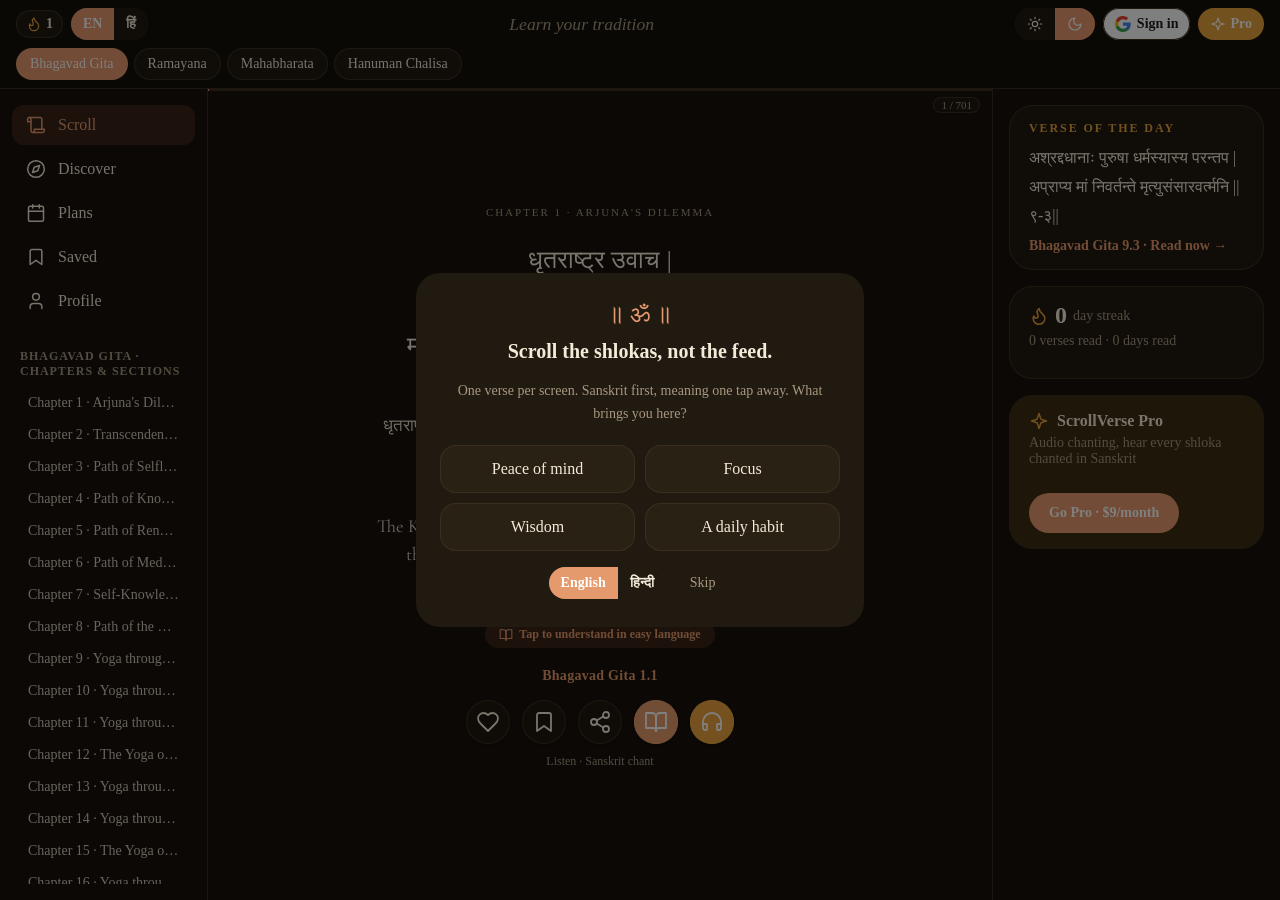
==== commit 55f52f67: "ScrollVerse live: space UI port, Google sign-in, legal pages at /privacy-policy /terms /refund-polic" ====
--- a/index.html
+++ b/index.html
@@ -3,8 +3,8 @@
 <head>
 <meta charset="utf-8">
 <meta name="viewport" content="width=device-width, initial-scale=1, viewport-fit=cover">
-<meta name="description" content="Sanatan Scroll, a verse feed for the Gita, Ramayana, Mahabharata and Hanuman Chalisa. Read and listen in your browser, no app to install.">
-<title>Sanatan Scroll</title>
+<meta name="description" content="ScrollVerse, a verse feed for the Gita, Ramayana, Mahabharata and Hanuman Chalisa. Read and listen in your browser, no app to install.">
+<title>ScrollVerse</title>
 <script>
 /* Apply the stored theme before first paint, dark brown is the default.
    Mirrors client/src/lib/theme.ts in the space. */
@@ -19,8 +19,10 @@
 <body>
 <div class="shell">
 
-  <!-- Top bar, ported from App.tsx: text switcher, streak, language and
-       theme segmented toggles, Pro. One header only, no brand bar. -->
+  <!-- Top bar, ported from App.tsx: streak and language on the left,
+       tagline in the middle, theme, sign-in and Pro on the right, and
+       the text switcher on its own row below. One header only, no
+       brand bar. -->
   <header class="topbar">
     <div class="topbar-inner">
       <nav class="textnav no-scrollbar" id="textBar" aria-label="Texts"></nav>
@@ -29,10 +31,12 @@
         <button type="button" data-lang="en" aria-pressed="true">EN</button>
         <button type="button" data-lang="hi" aria-pressed="false">हिं</button>
       </div>
-      <div class="segmented" role="group" aria-label="Appearance" id="themeToggle">
+      <p class="tagline font-verse" id="taglineEl"></p>
+      <div class="segmented themetoggle" role="group" aria-label="Appearance" id="themeToggle">
         <button type="button" data-theme-choice="light" aria-label="Light mode" aria-pressed="false"></button>
         <button type="button" data-theme-choice="dark" aria-label="Dark mode" aria-pressed="true"></button>
       </div>
+      <span id="authSlot" class="authslot"></span>
       <button type="button" class="propill" id="proBtn"></button>
     </div>
   </header>
--- a/styles.css
+++ b/styles.css
@@ -1,4 +1,4 @@
-/* Sanatan Scroll, live site.
+/* ScrollVerse, live site.
    Ported from the space's actual UI code (client/src/theme.css and the
    components under client/src/components/). Same tokens, same layout,
    same components. Dark brown is the default; the light palette applies
@@ -63,9 +63,8 @@
   padding-top: env(safe-area-inset-top);
 }
 .topbar-inner { display: flex; flex-wrap: wrap; align-items: center; gap: 8px; padding: 8px 12px; }
-@media (min-width: 640px) { .topbar-inner { padding: 8px 16px; flex-wrap: nowrap; } }
-.textnav { order: 1; display: flex; width: 100%; align-items: center; gap: 6px; overflow-x: auto; }
-@media (min-width: 640px) { .textnav { width: auto; flex: 1; } }
+@media (min-width: 640px) { .topbar-inner { padding: 8px 16px; } }
+.textnav { order: 2; display: flex; width: 100%; align-items: center; gap: 6px; overflow-x: auto; }
 .textchip {
   flex: 0 0 auto; border-radius: 999px; padding: 6px 14px; font-size: 14px; font-weight: 500;
   background: var(--surface); color: var(--text);
@@ -74,12 +73,39 @@
 }
 .textchip.active { background: var(--accent); color: #fff; box-shadow: none; }
 .streakpill {
-  margin-left: auto; display: flex; flex: 0 0 auto; align-items: center; gap: 4px;
+  order: 1; display: flex; flex: 0 0 auto; align-items: center; gap: 4px;
   border-radius: 999px; background: var(--surface); padding: 6px 10px;
   font-size: 14px; font-weight: 600; box-shadow: inset 0 0 0 1px var(--border);
 }
-@media (min-width: 640px) { .streakpill { margin-left: 0; } }
 .streakpill svg { width: 16px; height: 16px; color: var(--gold); }
+.tagline {
+  order: 1; display: none; min-width: 0; flex: 1; margin: 0;
+  text-align: center; font-size: 1.1rem; font-style: italic; color: var(--dim);
+  white-space: nowrap; overflow: hidden; text-overflow: ellipsis;
+}
+@media (min-width: 560px) { .tagline { display: block; } }
+#langToggle { order: 1; }
+.themetoggle { order: 1; margin-left: auto; }
+@media (min-width: 560px) { .themetoggle { margin-left: 0; } }
+.authslot { order: 1; display: flex; flex: 0 0 auto; }
+.signinbtn {
+  display: flex; align-items: center; gap: 6px; border-radius: 999px; background: #fff;
+  padding: 6px 12px; font-size: 14px; font-weight: 600; color: #1f1f1f;
+  box-shadow: inset 0 0 0 1px var(--border);
+}
+.signinbtn svg { width: 16px; height: 16px; }
+.signinbtn:disabled { opacity: 0.6; }
+.userchip {
+  display: flex; align-items: center; gap: 8px; border-radius: 999px; background: var(--surface);
+  padding: 4px 12px 4px 4px; box-shadow: inset 0 0 0 1px var(--border); color: var(--text);
+}
+.userchip img { width: 28px; height: 28px; border-radius: 999px; }
+.userchip .initial {
+  display: flex; width: 28px; height: 28px; align-items: center; justify-content: center;
+  border-radius: 999px; background: var(--accent-soft); color: var(--accent);
+  font-size: 12px; font-weight: 600;
+}
+.userchip .uname { max-width: 96px; overflow: hidden; text-overflow: ellipsis; white-space: nowrap; font-size: 14px; font-weight: 500; }
 .segmented { display: flex; flex: 0 0 auto; overflow: hidden; border-radius: 999px; box-shadow: inset 0 0 0 1px var(--border); }
 .segmented button {
   padding: 6px 12px; font-size: 14px; font-weight: 600; background: var(--surface); color: var(--text);
@@ -88,7 +114,7 @@
 .segmented button svg { width: 16px; height: 16px; }
 .segmented button.active { background: var(--accent); color: #fff; }
 .propill {
-  display: flex; flex: 0 0 auto; align-items: center; gap: 4px; border-radius: 999px;
+  order: 1; display: flex; flex: 0 0 auto; align-items: center; gap: 4px; border-radius: 999px;
   background: var(--gold); padding: 6px 12px; font-size: 14px; font-weight: 600; color: #fff;
 }
 .propill svg { width: 16px; height: 16px; }
@@ -373,9 +399,12 @@
 .profilecard .signout { margin-top: 16px; }
 .googlebtn {
   display: flex; min-height: 44px; align-items: center; gap: 12px; border-radius: 999px; background: #fff;
-  padding: 10px 20px; font-weight: 500; color: #1f1f1f; opacity: 0.6; box-shadow: inset 0 0 0 1px var(--border);
-}
+  padding: 10px 20px; font-weight: 500; color: #1f1f1f; box-shadow: inset 0 0 0 1px var(--border);
+}
+.googlebtn:disabled { opacity: 0.6; }
 .googlebtn svg { width: 20px; height: 20px; }
+.avatarimg { width: 40px; height: 40px; flex: 0 0 auto; border-radius: 999px; }
+.signedinline { margin-top: 16px; text-align: center; font-size: 14px; color: var(--dim); }
 .fontrow, .langrow { display: flex; align-items: center; justify-content: space-between; gap: 12px; }
 .langrow { margin-top: 16px; }
 .fontrow .lab, .langrow .lab { font-weight: 500; margin: 0; }
@@ -572,3 +601,10 @@
 
 .sronly { position: absolute; width: 1px; height: 1px; overflow: hidden; clip: rect(0 0 0 0); white-space: nowrap; }
 .loadmsg { padding: 40px 20px; text-align: center; color: var(--dim); font-size: 14px; }
+
+/* Legal links at the bottom of Profile (Privacy Policy, Terms, Refund) */
+.legalcard { padding-top: 8px; padding-bottom: 8px; }
+.legallist { list-style: none; margin: 0; padding: 0; }
+.legallist li + li { border-top: 1px solid var(--border); }
+.legallist a { display: flex; align-items: center; justify-content: space-between; gap: 12px; min-height: 48px; padding: 12px 0; font-weight: 500; color: var(--text); text-decoration: none; }
+.legallist .chev { color: var(--dim); font-size: 20px; line-height: 1; }
